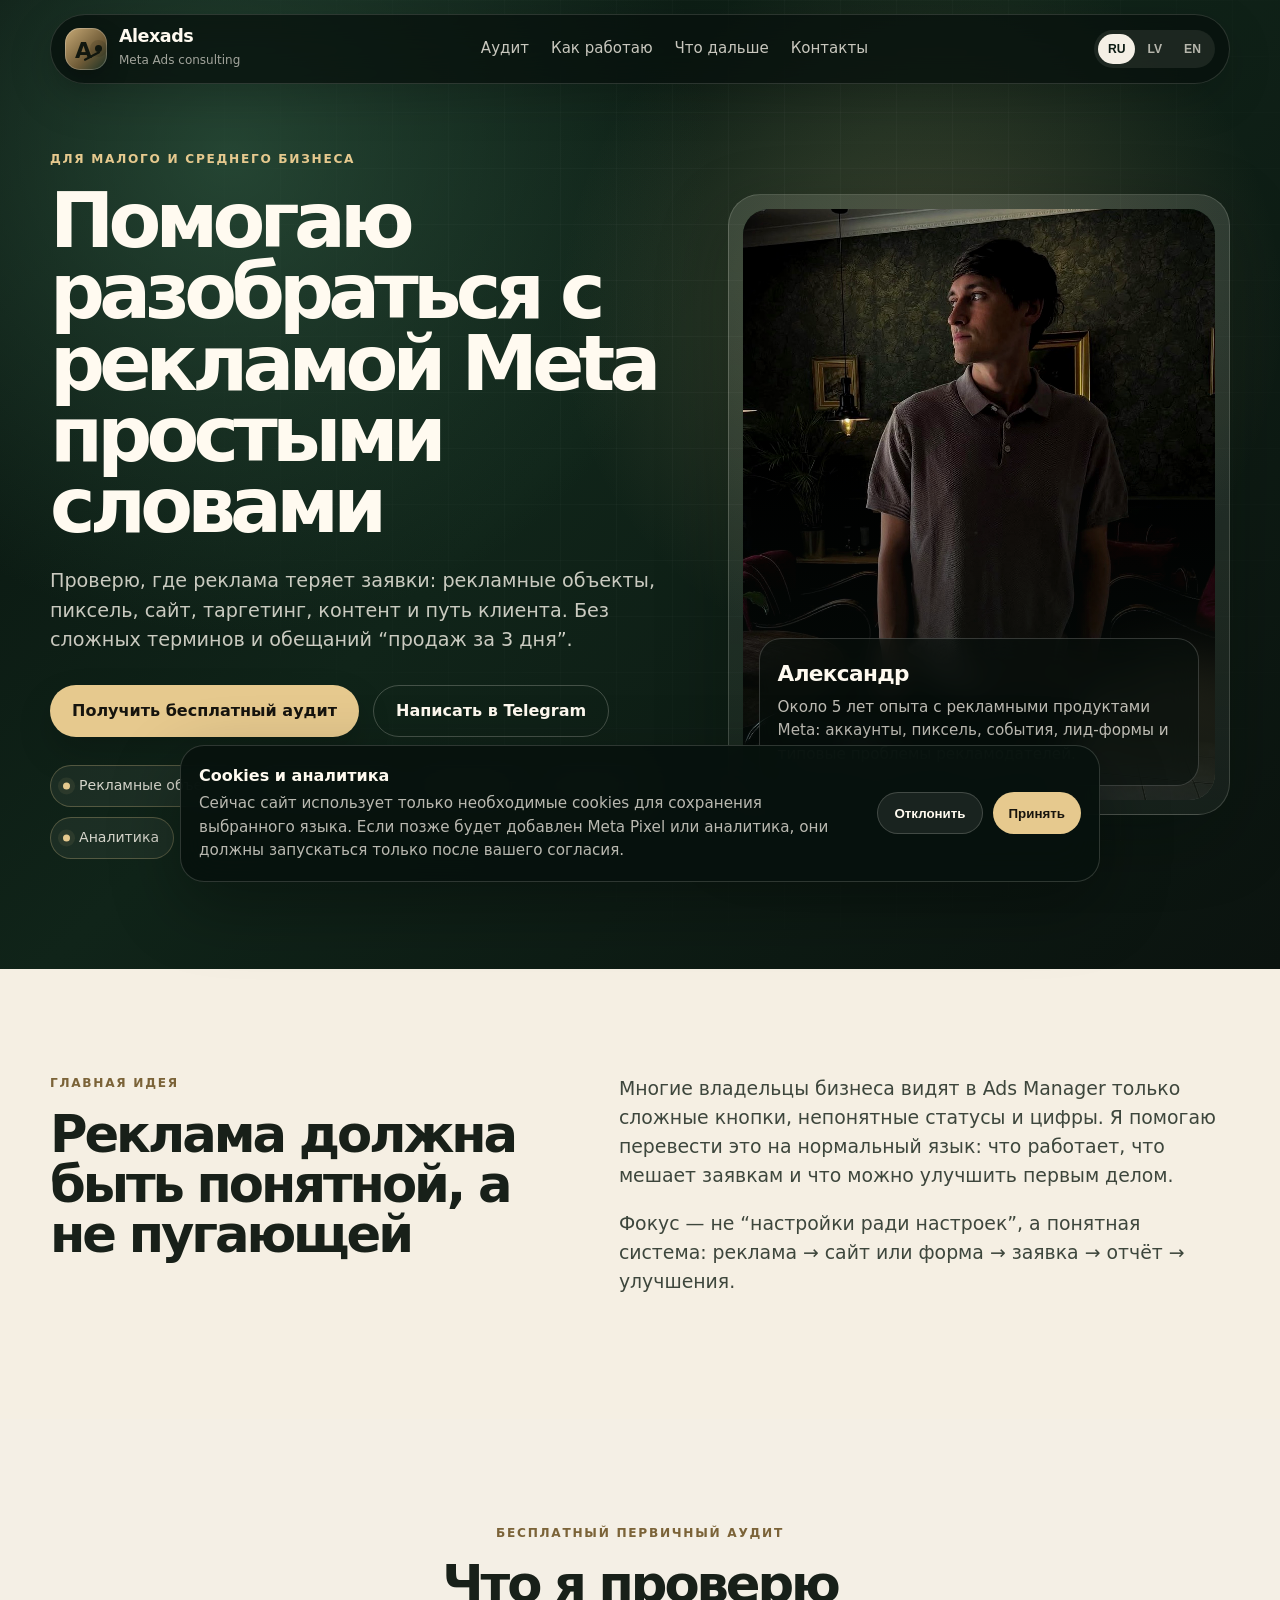
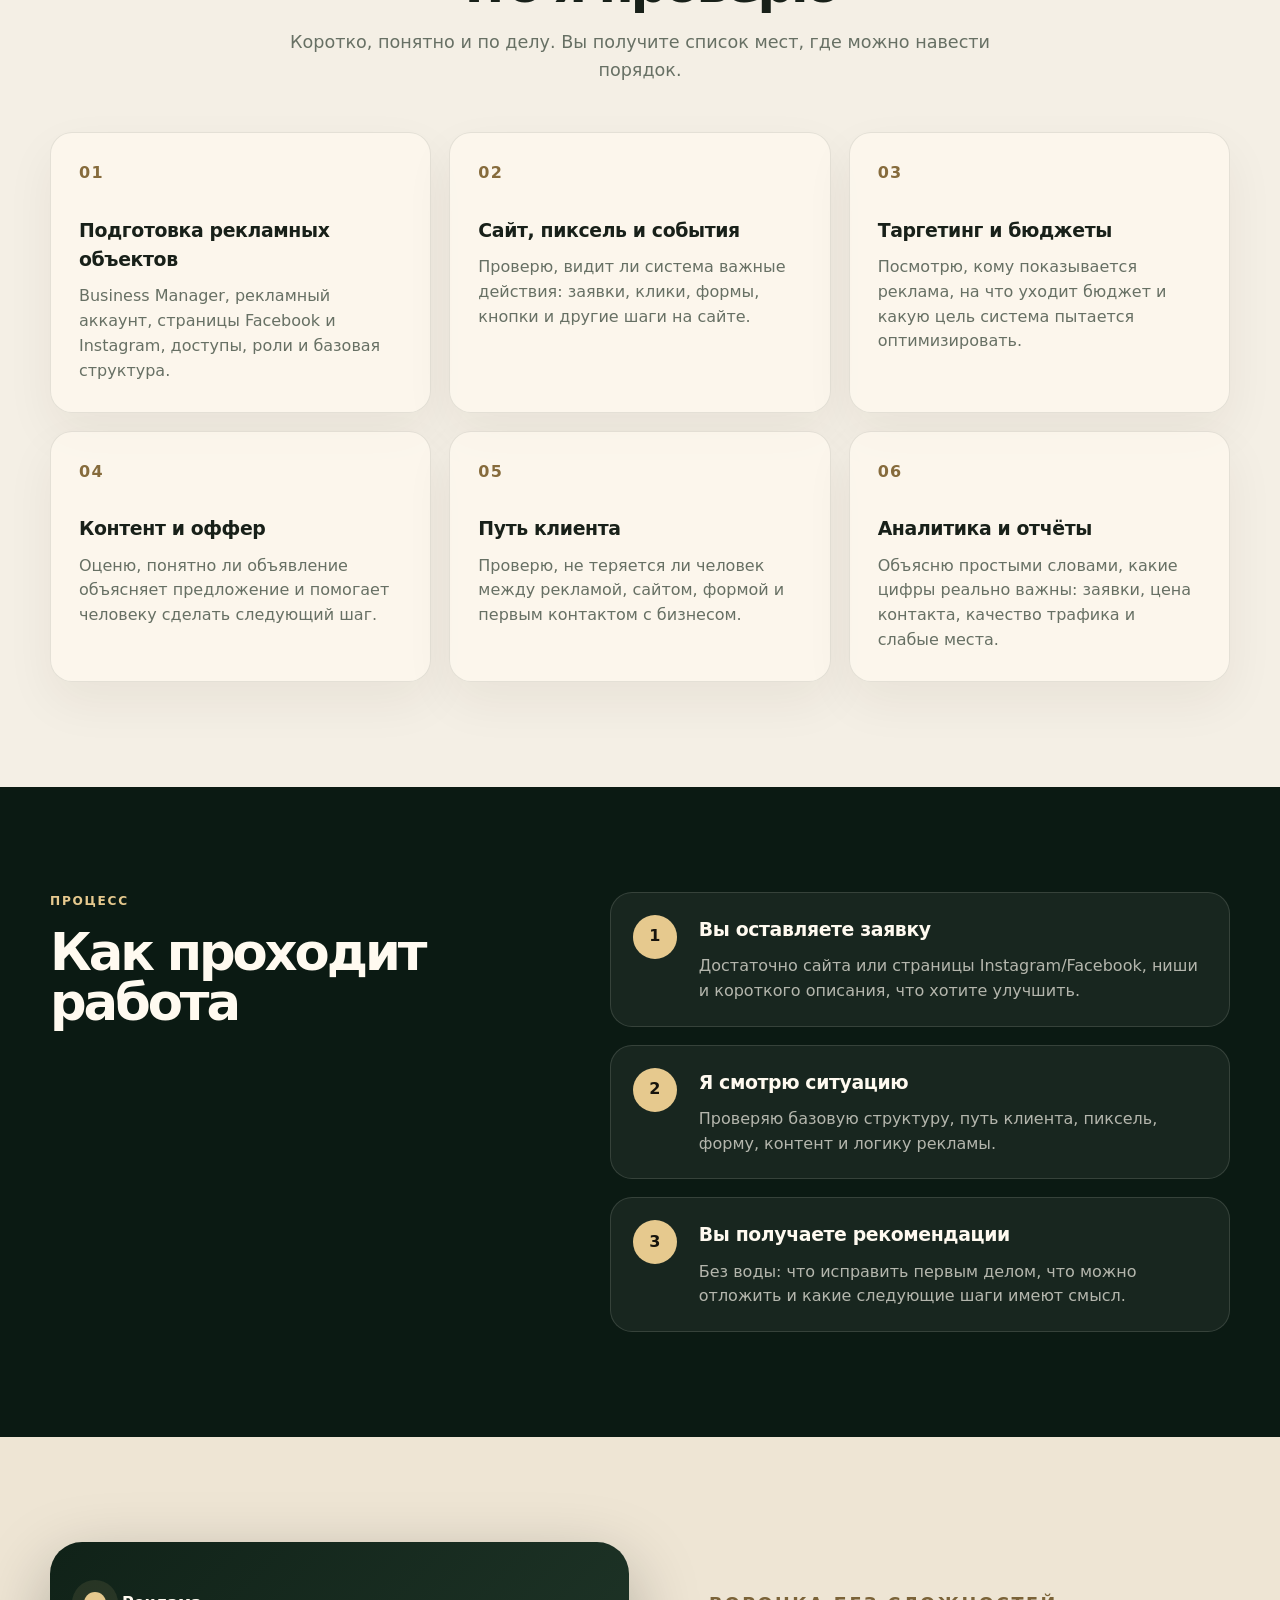
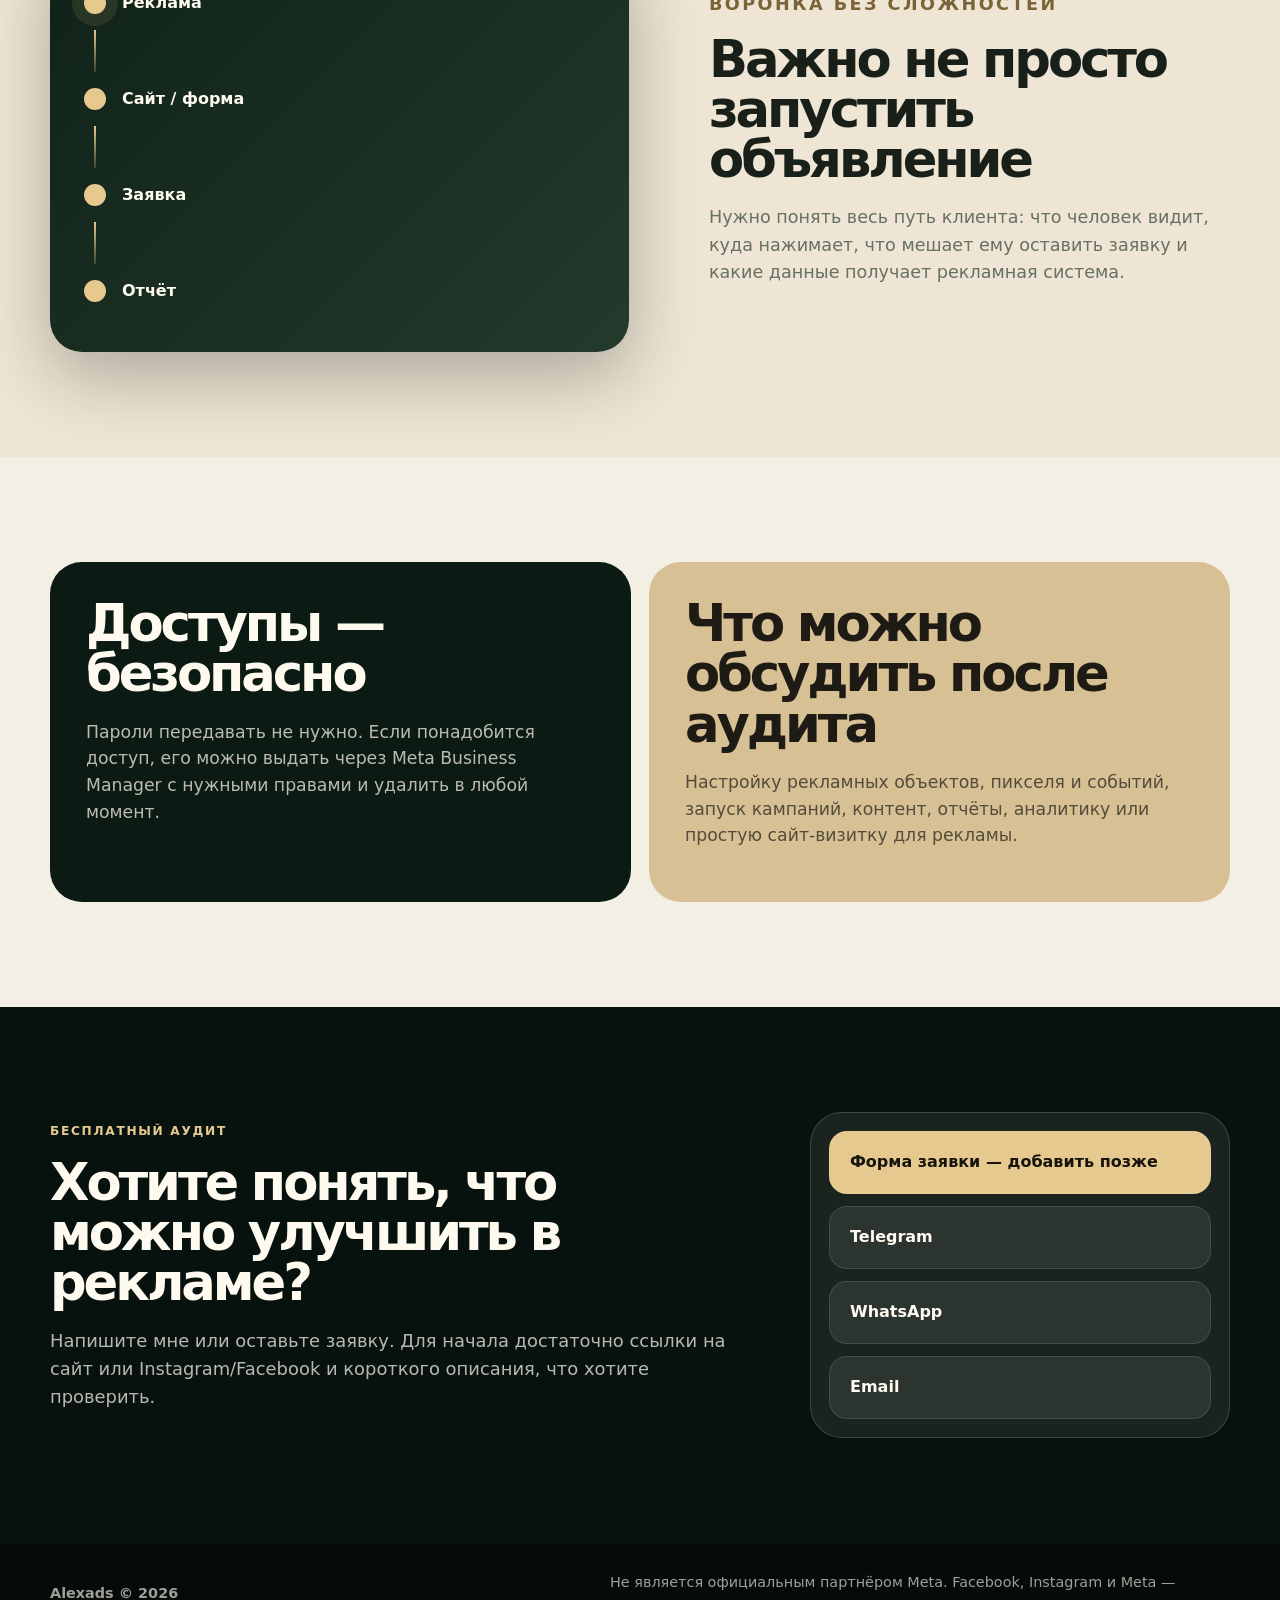
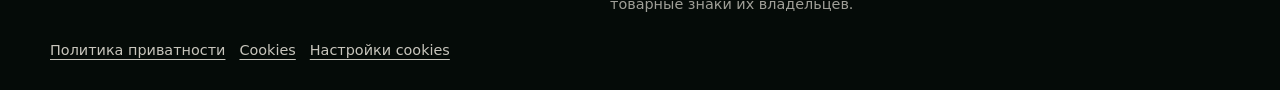
==== index.html @ 4a93fac5 "Add files via upload" ====
<!DOCTYPE html>
<html lang="ru">
<head>
  <meta charset="UTF-8" />
  <meta name="viewport" content="width=device-width, initial-scale=1.0" />
  <title>Alexads — простой аудит и настройка Meta Ads для бизнеса</title>
  <meta name="description" content="Alexads — бесплатный первичный аудит Meta Ads для малого и среднего бизнеса. Простыми словами: рекламные объекты, пиксель, сайт, таргетинг, контент, лиды и аналитика." />
  <meta name="keywords" content="Meta Ads аудит, Facebook реклама, Instagram реклама, Meta Pixel, лиды, реклама для малого бизнеса, таргетинг, digital ads consultant, Latvia, Europe" />
  <meta name="author" content="Alexads" />
  <meta name="robots" content="index, follow" />
  <meta name="theme-color" content="#07110d" />
  <meta property="og:type" content="website" />
  <meta property="og:title" content="Alexads — Meta Ads простыми словами" />
  <meta property="og:description" content="Бесплатный первичный аудит рекламы Meta для малого и среднего бизнеса: объекты, пиксель, сайт, таргетинг, контент и аналитика." />
  <meta property="og:image" content="assets/alex.jpg" />
  <meta property="og:locale" content="ru_RU" />
  <meta name="twitter:card" content="summary_large_image" />
  <link rel="canonical" href="https://your-domain.com/" />
  <link rel="alternate" hreflang="ru" href="https://your-domain.com/?lang=ru" />
  <link rel="alternate" hreflang="lv" href="https://your-domain.com/?lang=lv" />
  <link rel="alternate" hreflang="en" href="https://your-domain.com/?lang=en" />
  <link rel="alternate" hreflang="x-default" href="https://your-domain.com/" />
  <link rel="stylesheet" href="style.css" />
  <script type="application/ld+json">
  {
    "@context": "https://schema.org",
    "@type": "ProfessionalService",
    "name": "Alexads",
    "description": "Meta Ads audit and consulting for small and medium businesses in Europe. Advertising assets, pixel, events, lead forms, targeting, content and analytics explained in simple language.",
    "areaServed": "Europe",
    "url": "https://your-domain.com/",
    "founder": {
      "@type": "Person",
      "name": "Aleksandrs / Александр / Alexander"
    },
    "serviceType": ["Meta Ads audit", "Meta Pixel setup", "Facebook and Instagram advertising", "Lead generation", "Landing page consulting"]
  }
  </script>
</head>
<body>
  <div class="site-shell">
    <header class="header" id="top">
      <a class="brand" href="#top" aria-label="Alexads home">
        <span class="brand-mark" aria-hidden="true">
          <span class="brand-line"></span>
          <span class="brand-dot"></span>
        </span>
        <span>
          <strong>Alexads</strong>
          <small>Meta Ads consulting</small>
        </span>
      </a>

      <nav class="nav" id="nav">
        <a href="#audit" data-i18n="navAudit">Аудит</a>
        <a href="#work" data-i18n="navWork">Как работаю</a>
        <a href="#support" data-i18n="navSupport">Что дальше</a>
        <a href="#contact" data-i18n="navContact">Контакты</a>
      </nav>

      <div class="header-actions">
        <div class="lang-switch" aria-label="Language switcher">
          <button class="lang-btn active" data-lang="ru">RU</button>
          <button class="lang-btn" data-lang="lv">LV</button>
          <button class="lang-btn" data-lang="en">EN</button>
        </div>
        <button class="menu-btn" id="menuBtn" aria-label="Open menu">
          <span></span><span></span>
        </button>
      </div>
    </header>

    <main>
      <section class="hero section-dark">
        <div class="hero-bg" aria-hidden="true"></div>
        <div class="container hero-grid">
          <div class="hero-copy reveal">
            <p class="eyebrow" data-i18n="eyebrow">Для малого и среднего бизнеса</p>
            <h1 data-i18n="heroTitle">Помогаю разобраться с рекламой Meta простыми словами</h1>
            <p class="hero-text" data-i18n="heroText">Проверю, где реклама теряет заявки: рекламные объекты, пиксель, сайт, таргетинг, контент и путь клиента. Без сложных терминов и обещаний “продаж за 3 дня”.</p>
            <div class="hero-actions">
              <a class="btn btn-primary" href="#contact" data-i18n="heroCta">Получить бесплатный аудит</a>
              <a class="btn btn-ghost" href="https://t.me/your_username" target="_blank" rel="noreferrer" data-i18n="heroTelegram">Написать в Telegram</a>
            </div>
            <div class="trust-row service-row" aria-label="Services">
              <span data-i18n="serviceChip1">Рекламные объекты</span>
              <span data-i18n="serviceChip2">Сайт и форма</span>
              <span data-i18n="serviceChip3">Таргетинг</span>
              <span data-i18n="serviceChip4">Контент</span>
              <span data-i18n="serviceChip5">Аналитика</span>
            </div>
          </div>

          <aside class="profile-card reveal delay-1" aria-label="Consultant profile">
            <div class="photo-wrap">
              <img src="assets/alex.jpg" alt="Александр — Alexads consultant" />
              <div class="photo-glow"></div>
            </div>
            <div class="profile-info">
              <p class="profile-name" data-i18n="profileName">Александр</p>
              <p data-i18n="profileText">Около 5 лет опыта с рекламными продуктами Meta: аккаунты, пиксель, события, лид-формы и типовые проблемы рекламодателей.</p>
            </div>
          </aside>
        </div>
      </section>

      <section class="section light-section">
        <div class="container split-grid">
          <div class="section-heading reveal">
            <p class="eyebrow dark" data-i18n="whyEyebrow">Главная идея</p>
            <h2 data-i18n="whyTitle">Реклама должна быть понятной, а не пугающей</h2>
          </div>
          <div class="simple-copy reveal delay-1">
            <p data-i18n="whyText1">Многие владельцы бизнеса видят в Ads Manager только сложные кнопки, непонятные статусы и цифры. Я помогаю перевести это на нормальный язык: что работает, что мешает заявкам и что можно улучшить первым делом.</p>
            <p data-i18n="whyText2">Фокус — не “настройки ради настроек”, а понятная система: реклама → сайт или форма → заявка → отчёт → улучшения.</p>
          </div>
        </div>
      </section>

      <section class="section" id="audit">
        <div class="container">
          <div class="center-heading reveal">
            <p class="eyebrow dark" data-i18n="auditEyebrow">Бесплатный первичный аудит</p>
            <h2 data-i18n="auditTitle">Что я проверю</h2>
            <p data-i18n="auditLead">Коротко, понятно и по делу. Вы получите список мест, где можно навести порядок.</p>
          </div>

          <div class="cards-grid">
            <article class="info-card reveal">
              <span class="card-number">01</span>
              <h3 data-i18n="card1Title">Подготовка рекламных объектов</h3>
              <p data-i18n="card1Text">Business Manager, рекламный аккаунт, страницы Facebook и Instagram, доступы, роли и базовая структура.</p>
            </article>
            <article class="info-card reveal delay-1">
              <span class="card-number">02</span>
              <h3 data-i18n="card2Title">Сайт, пиксель и события</h3>
              <p data-i18n="card2Text">Проверю, видит ли система важные действия: заявки, клики, формы, кнопки и другие шаги на сайте.</p>
            </article>
            <article class="info-card reveal delay-2">
              <span class="card-number">03</span>
              <h3 data-i18n="card3Title">Таргетинг и бюджеты</h3>
              <p data-i18n="card3Text">Посмотрю, кому показывается реклама, на что уходит бюджет и какую цель система пытается оптимизировать.</p>
            </article>
            <article class="info-card reveal">
              <span class="card-number">04</span>
              <h3 data-i18n="card4Title">Контент и оффер</h3>
              <p data-i18n="card4Text">Оценю, понятно ли объявление объясняет предложение и помогает человеку сделать следующий шаг.</p>
            </article>
            <article class="info-card reveal delay-1">
              <span class="card-number">05</span>
              <h3 data-i18n="card5Title">Путь клиента</h3>
              <p data-i18n="card5Text">Проверю, не теряется ли человек между рекламой, сайтом, формой и первым контактом с бизнесом.</p>
            </article>
            <article class="info-card reveal delay-2">
              <span class="card-number">06</span>
              <h3 data-i18n="card6Title">Аналитика и отчёты</h3>
              <p data-i18n="card6Text">Объясню простыми словами, какие цифры реально важны: заявки, цена контакта, качество трафика и слабые места.</p>
            </article>
          </div>
        </div>
      </section>

      <section class="section dark-panel" id="work">
        <div class="container process-grid">
          <div class="section-heading reveal">
            <p class="eyebrow" data-i18n="processEyebrow">Процесс</p>
            <h2 data-i18n="processTitle">Как проходит работа</h2>
          </div>
          <div class="timeline">
            <div class="step reveal">
              <span>1</span>
              <div>
                <h3 data-i18n="step1Title">Вы оставляете заявку</h3>
                <p data-i18n="step1Text">Достаточно сайта или страницы Instagram/Facebook, ниши и короткого описания, что хотите улучшить.</p>
              </div>
            </div>
            <div class="step reveal delay-1">
              <span>2</span>
              <div>
                <h3 data-i18n="step2Title">Я смотрю ситуацию</h3>
                <p data-i18n="step2Text">Проверяю базовую структуру, путь клиента, пиксель, форму, контент и логику рекламы.</p>
              </div>
            </div>
            <div class="step reveal delay-2">
              <span>3</span>
              <div>
                <h3 data-i18n="step3Title">Вы получаете рекомендации</h3>
                <p data-i18n="step3Text">Без воды: что исправить первым делом, что можно отложить и какие следующие шаги имеют смысл.</p>
              </div>
            </div>
          </div>
        </div>
      </section>

      <section class="section visual-section">
        <div class="container visual-grid">
          <div class="route-card reveal" aria-label="Customer route visual">
            <div class="route-node active"><span></span><b data-i18n="route1">Реклама</b></div>
            <div class="route-line"></div>
            <div class="route-node"><span></span><b data-i18n="route2">Сайт / форма</b></div>
            <div class="route-line"></div>
            <div class="route-node"><span></span><b data-i18n="route3">Заявка</b></div>
            <div class="route-line"></div>
            <div class="route-node"><span></span><b data-i18n="route4">Отчёт</b></div>
          </div>
          <div class="visual-copy reveal delay-1">
            <p class="eyebrow dark" data-i18n="routeEyebrow">Воронка без сложностей</p>
            <h2 data-i18n="routeTitle">Важно не просто запустить объявление</h2>
            <p data-i18n="routeText">Нужно понять весь путь клиента: что человек видит, куда нажимает, что мешает ему оставить заявку и какие данные получает рекламная система.</p>
          </div>
        </div>
      </section>

      <section class="section" id="support">
        <div class="container support-grid">
          <div class="support-card reveal">
            <h2 data-i18n="safeTitle">Доступы — безопасно</h2>
            <p data-i18n="safeText">Пароли передавать не нужно. Если понадобится доступ, его можно выдать через Meta Business Manager с нужными правами и удалить в любой момент.</p>
          </div>
          <div class="support-card accent reveal delay-1">
            <h2 data-i18n="afterTitle">Что можно обсудить после аудита</h2>
            <p data-i18n="afterText">Настройку рекламных объектов, пикселя и событий, запуск кампаний, контент, отчёты, аналитику или простую сайт-визитку для рекламы.</p>
          </div>
        </div>
      </section>

      <section class="section contact-section" id="contact">
        <div class="container contact-grid">
          <div class="contact-copy reveal">
            <p class="eyebrow" data-i18n="contactEyebrow">Бесплатный аудит</p>
            <h2 data-i18n="contactTitle">Хотите понять, что можно улучшить в рекламе?</h2>
            <p data-i18n="contactText">Напишите мне или оставьте заявку. Для начала достаточно ссылки на сайт или Instagram/Facebook и короткого описания, что хотите проверить.</p>
          </div>
          <div class="contact-card reveal delay-1">
            <a class="form-link" href="#" data-i18n="formLink">Форма заявки — добавить позже</a>
            <a href="https://t.me/your_username" target="_blank" rel="noreferrer">Telegram</a>
            <a href="https://wa.me/37100000000" target="_blank" rel="noreferrer">WhatsApp</a>
            <a href="mailto:your-email@example.com">Email</a>
          </div>
        </div>
      </section>
    </main>

    <footer class="footer">
      <div class="container footer-inner">
        <strong>Alexads © <span id="year"></span></strong>
        <p data-i18n="footerText">Не является официальным партнёром Meta. Facebook, Instagram и Meta — товарные знаки их владельцев.</p>
        <div class="footer-links">
          <a href="privacy.html" data-i18n="privacyLink">Политика приватности</a>
          <a href="cookies.html" data-i18n="cookiesLink">Cookies</a>
          <button type="button" id="cookieSettings" data-i18n="cookieSettings">Настройки cookies</button>
        </div>
      </div>
    </footer>
  </div>

  <div class="cookie-banner" id="cookieBanner" hidden>
    <div>
      <strong data-i18n="cookieTitle">Cookies и аналитика</strong>
      <p data-i18n="cookieText">Сейчас сайт использует только необходимые cookies для сохранения выбранного языка. Если позже будет добавлен Meta Pixel или аналитика, они должны запускаться только после вашего согласия.</p>
    </div>
    <div class="cookie-actions">
      <button class="btn-cookie ghost" id="rejectCookies" data-i18n="cookieReject">Отклонить</button>
      <button class="btn-cookie" id="acceptCookies" data-i18n="cookieAccept">Принять</button>
    </div>
  </div>

  <script src="script.js"></script>
</body>
</html>
---- style.css ----
:root {
  --green-950: #07110d;
  --green-900: #0b1a13;
  --green-850: #102218;
  --green-800: #173024;
  --green-700: #244839;
  --cream: #f4efe5;
  --cream-2: #e8ddc9;
  --sand: #c8aa76;
  --sand-2: #e6c98e;
  --text: #182019;
  --muted: #677064;
  --white: #fffaf0;
  --line: rgba(255, 250, 240, 0.16);
  --shadow: 0 24px 70px rgba(4, 10, 7, 0.28);
  --radius-xl: 32px;
  --radius-lg: 22px;
  --radius-md: 16px;
  --max: 1180px;
}

* { box-sizing: border-box; }
html { scroll-behavior: smooth; }
body {
  margin: 0;
  font-family: Inter, ui-sans-serif, system-ui, -apple-system, BlinkMacSystemFont, "Segoe UI", sans-serif;
  color: var(--text);
  background: var(--cream);
  line-height: 1.55;
}
a { color: inherit; text-decoration: none; }
img { max-width: 100%; display: block; }
.container { width: min(var(--max), calc(100% - 40px)); margin: 0 auto; }

.header {
  position: fixed;
  z-index: 50;
  top: 14px;
  left: 50%;
  transform: translateX(-50%);
  width: min(var(--max), calc(100% - 28px));
  min-height: 70px;
  display: flex;
  align-items: center;
  justify-content: space-between;
  padding: 12px 14px;
  border: 1px solid rgba(255, 250, 240, 0.14);
  border-radius: 999px;
  background: rgba(7, 17, 13, 0.76);
  backdrop-filter: blur(18px);
  color: var(--white);
  box-shadow: 0 14px 45px rgba(0,0,0,0.18);
}
.brand { display: flex; align-items: center; gap: 12px; min-width: 190px; }
.brand strong { display: block; letter-spacing: -0.03em; font-size: 1.1rem; line-height: 1; }
.brand small { display: block; color: rgba(255,250,240,.62); font-size: .75rem; margin-top: 5px; }
.brand-mark {
  position: relative;
  width: 42px; height: 42px;
  border-radius: 15px;
  background: linear-gradient(135deg, var(--sand), #6f5b37 60%, var(--green-800));
  box-shadow: inset 0 0 0 1px rgba(255,255,255,.22), 0 10px 24px rgba(0,0,0,.2);
}
.brand-mark:before { content: "A"; position: absolute; left: 10px; top: 6px; font-weight: 800; font-size: 22px; color: #11170f; }
.brand-line { position: absolute; width: 18px; height: 2px; right: 6px; bottom: 13px; background: #11170f; transform: rotate(-28deg); border-radius: 10px; }
.brand-dot { position: absolute; width: 7px; height: 7px; right: 5px; bottom: 18px; border-radius: 50%; background: #11170f; box-shadow: 0 0 0 5px rgba(17,23,15,.12); }
.nav { display: flex; align-items: center; gap: 22px; font-size: .94rem; color: rgba(255,250,240,.78); }
.nav a:hover { color: var(--white); }
.header-actions { display: flex; align-items: center; gap: 10px; }
.lang-switch { display: flex; align-items: center; gap: 2px; padding: 4px; border-radius: 999px; background: rgba(255,250,240,.08); }
.lang-btn {
  border: 0; background: transparent; color: rgba(255,250,240,.68); cursor: pointer;
  padding: 8px 10px; border-radius: 999px; font-weight: 700; font-size: .76rem;
}
.lang-btn.active { background: var(--cream); color: var(--green-900); }
.menu-btn { display: none; width: 42px; height: 42px; border: 0; border-radius: 50%; background: rgba(255,250,240,.1); }
.menu-btn span { display: block; width: 18px; height: 2px; background: var(--white); margin: 5px auto; border-radius: 4px; }

.section { padding: 105px 0; }
.section-dark { color: var(--white); background: var(--green-950); }
.hero { position: relative; overflow: hidden; padding: 150px 0 110px; min-height: 100vh; display: flex; align-items: center; }
.hero-bg {
  position: absolute; inset: 0;
  background:
    radial-gradient(circle at 72% 32%, rgba(200,170,118,.25), transparent 32%),
    radial-gradient(circle at 18% 16%, rgba(48,88,65,.7), transparent 36%),
    linear-gradient(135deg, #07110d 0%, #102419 45%, #0b130f 100%);
}
.hero-bg:after {
  content: ""; position: absolute; inset: 0;
  background-image: linear-gradient(rgba(255,255,255,.035) 1px, transparent 1px), linear-gradient(90deg, rgba(255,255,255,.035) 1px, transparent 1px);
  background-size: 56px 56px;
  mask-image: radial-gradient(circle at 62% 32%, #000, transparent 72%);
}
.hero-grid { position: relative; display: grid; grid-template-columns: minmax(0, 1.04fr) minmax(320px, .86fr); gap: 70px; align-items: center; }
.eyebrow { margin: 0 0 16px; color: var(--sand-2); text-transform: uppercase; letter-spacing: .14em; font-size: .76rem; font-weight: 800; }
.eyebrow.dark { color: #7b6338; }
h1, h2, h3, p { margin-top: 0; }
h1 { font-size: clamp(3rem, 6vw, 6.5rem); line-height: .93; letter-spacing: -0.075em; max-width: 820px; margin-bottom: 24px; }
h2 { font-size: clamp(2rem, 4vw, 4.2rem); line-height: .98; letter-spacing: -0.06em; margin-bottom: 20px; }
h3 { font-size: 1.18rem; letter-spacing: -0.02em; margin-bottom: 10px; }
.hero-text { color: rgba(255,250,240,.78); font-size: clamp(1.08rem, 1.5vw, 1.25rem); max-width: 670px; margin-bottom: 30px; }
.hero-actions { display: flex; gap: 14px; flex-wrap: wrap; margin-bottom: 28px; }
.btn { display: inline-flex; align-items: center; justify-content: center; min-height: 52px; padding: 0 22px; border-radius: 999px; font-weight: 800; transition: transform .2s ease, background .2s ease, border-color .2s ease; }
.btn:hover { transform: translateY(-2px); }
.btn-primary { background: var(--sand-2); color: #16140e; box-shadow: 0 16px 34px rgba(0,0,0,.18); }
.btn-ghost { border: 1px solid rgba(255,250,240,.22); color: var(--white); }
.trust-row { display: flex; flex-wrap: wrap; gap: 10px; max-width: 720px; }
.trust-row span { border: 1px solid rgba(230,201,142,.28); color: rgba(255,250,240,.82); border-radius: 999px; padding: 9px 14px; font-size: .88rem; background: rgba(255,250,240,.055); }
.service-row span { position: relative; padding-left: 28px; }
.service-row span:before { content: ""; position: absolute; left: 12px; top: 50%; width: 7px; height: 7px; transform: translateY(-50%); border-radius: 50%; background: var(--sand-2); box-shadow: 0 0 0 5px rgba(230,201,142,.08); }

.profile-card {
  position: relative;
  padding: 14px;
  border: 1px solid rgba(255,250,240,.16);
  border-radius: var(--radius-xl);
  background: linear-gradient(180deg, rgba(255,250,240,.12), rgba(255,250,240,.045));
  box-shadow: var(--shadow);
}
.photo-wrap { position: relative; overflow: hidden; border-radius: 26px; aspect-ratio: 4 / 5; background: var(--green-800); }
.photo-wrap img { width: 100%; height: 100%; object-fit: cover; object-position: 50% 40%; filter: contrast(1.04) brightness(1.05); }
.photo-wrap:after { content:""; position:absolute; inset:0; background: linear-gradient(180deg, transparent 42%, rgba(7,17,13,.72)); }
.photo-glow { position: absolute; right: -80px; bottom: -80px; width: 220px; height: 220px; border-radius: 50%; background: rgba(230,201,142,.22); filter: blur(30px); }
.profile-info { position: absolute; left: 30px; right: 30px; bottom: 28px; z-index: 2; padding: 18px; border: 1px solid rgba(255,250,240,.18); border-radius: 22px; background: rgba(7,17,13,.58); backdrop-filter: blur(14px); }
.profile-name { font-size: 1.35rem; font-weight: 850; letter-spacing: -0.03em; margin-bottom: 5px; color: var(--white); }
.profile-info p:last-child { color: rgba(255,250,240,.74); margin: 0; font-size: .95rem; }

.light-section { background: #f5efe3; }
.split-grid { display: grid; grid-template-columns: .8fr 1fr; gap: 80px; align-items: start; }
.simple-copy { font-size: 1.18rem; color: #3d463c; }
.simple-copy p { margin-bottom: 18px; }
.center-heading { text-align: center; max-width: 780px; margin: 0 auto 48px; }
.center-heading p:last-child { color: var(--muted); font-size: 1.1rem; }
.cards-grid { display: grid; grid-template-columns: repeat(3, 1fr); gap: 18px; }
.info-card { min-height: 245px; padding: 28px; border: 1px solid rgba(24,32,25,.1); border-radius: var(--radius-lg); background: rgba(255,250,240,.7); box-shadow: 0 20px 50px rgba(43,35,19,.06); }
.card-number { display: inline-flex; margin-bottom: 30px; color: #866b3c; font-weight: 900; letter-spacing: .08em; }
.info-card p { color: var(--muted); margin-bottom: 0; }
.dark-panel { background: var(--green-900); color: var(--white); }
.process-grid { display: grid; grid-template-columns: .78fr 1fr; gap: 76px; align-items: start; }
.timeline { display: grid; gap: 18px; }
.step { display: grid; grid-template-columns: 48px 1fr; gap: 18px; padding: 22px; border: 1px solid rgba(255,250,240,.13); border-radius: var(--radius-lg); background: rgba(255,250,240,.055); }
.step span { width: 44px; height: 44px; border-radius: 50%; display: grid; place-items: center; background: var(--sand-2); color: #17140d; font-weight: 900; }
.step p { color: rgba(255,250,240,.68); margin-bottom: 0; }
.visual-section { background: #eee5d4; }
.visual-grid { display: grid; grid-template-columns: 1fr .9fr; gap: 80px; align-items: center; }
.route-card { padding: 34px; border-radius: var(--radius-xl); background: linear-gradient(135deg, #102218, #233a2c); color: var(--white); box-shadow: var(--shadow); }
.route-node { display: flex; align-items: center; gap: 16px; min-height: 54px; }
.route-node span { width: 22px; height: 22px; border-radius: 50%; border: 6px solid rgba(230,201,142,.35); background: var(--sand-2); }
.route-node.active span { box-shadow: 0 0 0 12px rgba(230,201,142,.1); }
.route-line { height: 42px; width: 2px; margin-left: 10px; background: linear-gradient(var(--sand-2), rgba(230,201,142,.18)); }
.visual-copy p { color: var(--muted); font-size: 1.1rem; }
.support-grid { display: grid; grid-template-columns: 1fr 1fr; gap: 18px; }
.support-card { padding: 36px; border-radius: var(--radius-xl); background: var(--green-900); color: var(--white); min-height: 260px; }
.support-card.accent { background: #d8c095; color: #1d1b14; }
.support-card p { color: rgba(255,250,240,.72); font-size: 1.08rem; }
.support-card.accent p { color: rgba(29,27,20,.7); }
.contact-section { background: var(--green-950); color: var(--white); }
.contact-grid { display: grid; grid-template-columns: 1fr 420px; gap: 70px; align-items: center; }
.contact-copy p:last-child { color: rgba(255,250,240,.72); font-size: 1.12rem; }
.contact-card { padding: 18px; border-radius: var(--radius-xl); background: rgba(255,250,240,.08); border: 1px solid rgba(255,250,240,.16); display: grid; gap: 12px; }
.contact-card a { padding: 18px 20px; border-radius: 18px; background: rgba(255,250,240,.08); border: 1px solid rgba(255,250,240,.12); font-weight: 800; }
.contact-card a:hover { background: rgba(255,250,240,.14); }
.contact-card .form-link { background: var(--sand-2); color: #17140d; }
.footer { background: #050b08; color: rgba(255,250,240,.62); padding: 28px 0; font-size: .9rem; }
.footer-inner { display: flex; justify-content: space-between; gap: 24px; align-items: center; flex-wrap: wrap; }
.footer p { margin: 0; max-width: 620px; }
.footer-links { display: flex; gap: 14px; align-items: center; flex-wrap: wrap; }
.footer-links a, .footer-links button { color: rgba(255,250,240,.78); background: transparent; border: 0; padding: 0; font: inherit; cursor: pointer; text-decoration: underline; text-underline-offset: 4px; }
.footer-links a:hover, .footer-links button:hover { color: var(--white); }

.cookie-banner { position: fixed; z-index: 80; left: 50%; bottom: 18px; transform: translateX(-50%); width: min(920px, calc(100% - 28px)); display: grid; grid-template-columns: 1fr auto; gap: 18px; align-items: center; padding: 18px; border: 1px solid rgba(255,250,240,.16); border-radius: 24px; background: rgba(7,17,13,.94); color: var(--white); box-shadow: 0 24px 70px rgba(0,0,0,.32); backdrop-filter: blur(18px); }
.cookie-banner[hidden] { display: none; }
.cookie-banner strong { display: block; margin-bottom: 4px; }
.cookie-banner p { margin: 0; color: rgba(255,250,240,.72); font-size: .95rem; }
.cookie-actions { display: flex; gap: 10px; }
.btn-cookie { min-height: 42px; padding: 0 16px; border: 0; border-radius: 999px; cursor: pointer; font-weight: 800; background: var(--sand-2); color: #17140d; }
.btn-cookie.ghost { background: rgba(255,250,240,.08); border: 1px solid rgba(255,250,240,.18); color: var(--white); }

.reveal { opacity: 0; transform: translateY(22px); transition: opacity .7s ease, transform .7s ease; }
.reveal.visible { opacity: 1; transform: translateY(0); }
.delay-1 { transition-delay: .1s; }
.delay-2 { transition-delay: .2s; }

@media (max-width: 960px) {
  .header { border-radius: 28px; align-items: flex-start; flex-wrap: wrap; }
  .brand { min-width: auto; }
  .nav { display: none; width: 100%; order: 3; flex-direction: column; align-items: flex-start; gap: 12px; padding: 16px 8px 6px; }
  .nav.open { display: flex; }
  .menu-btn { display: block; }
  .hero { padding-top: 125px; min-height: auto; }
  .hero-grid, .split-grid, .process-grid, .visual-grid, .contact-grid { grid-template-columns: 1fr; gap: 42px; }
  .cards-grid { grid-template-columns: repeat(2, 1fr); }
  .profile-card { max-width: 520px; margin: 0 auto; }
  .support-grid { grid-template-columns: 1fr; }
  .footer-inner { flex-direction: column; align-items: flex-start; }
  .cookie-banner { grid-template-columns: 1fr; }
}

@media (max-width: 620px) {
  .container { width: min(100% - 28px, var(--max)); }
  .header { top: 10px; width: calc(100% - 20px); padding: 10px; }
  .brand small { display: none; }
  .lang-btn { padding: 7px 8px; }
  .section { padding: 74px 0; }
  .hero { padding: 116px 0 64px; }
  h1 { font-size: clamp(3rem, 16vw, 4.6rem); }
  h2 { font-size: 2.35rem; }
  .hero-actions, .btn { width: 100%; }
  .cards-grid { grid-template-columns: 1fr; }
  .info-card { min-height: auto; }
  .profile-info { position: relative; left: auto; right: auto; bottom: auto; margin-top: 12px; }
  .photo-wrap:after { background: linear-gradient(180deg, transparent 62%, rgba(7,17,13,.45)); }
  .support-card { padding: 26px; min-height: auto; }
}

.legal-page { background: var(--cream); color: var(--text); }
.legal-wrap { width: min(920px, calc(100% - 36px)); margin: 0 auto; padding: 56px 0 90px; }
.legal-wrap h1 { font-size: clamp(2.2rem, 6vw, 4.8rem); line-height: .95; letter-spacing: -0.07em; margin: 28px 0; }
.legal-wrap h2 { font-size: 1.5rem; margin-top: 34px; letter-spacing: -0.03em; }
.legal-wrap section { padding: 24px; border: 1px solid rgba(24,32,25,.12); border-radius: 24px; background: rgba(255,250,240,.64); margin-top: 18px; }
.legal-wrap p { color: #3d463c; }
.legal-note { padding: 18px; border-left: 4px solid var(--sand); background: rgba(216,192,149,.24); border-radius: 14px; }
.back-link { display: inline-flex; padding: 10px 14px; border-radius: 999px; background: var(--green-900); color: var(--white); font-weight: 800; }
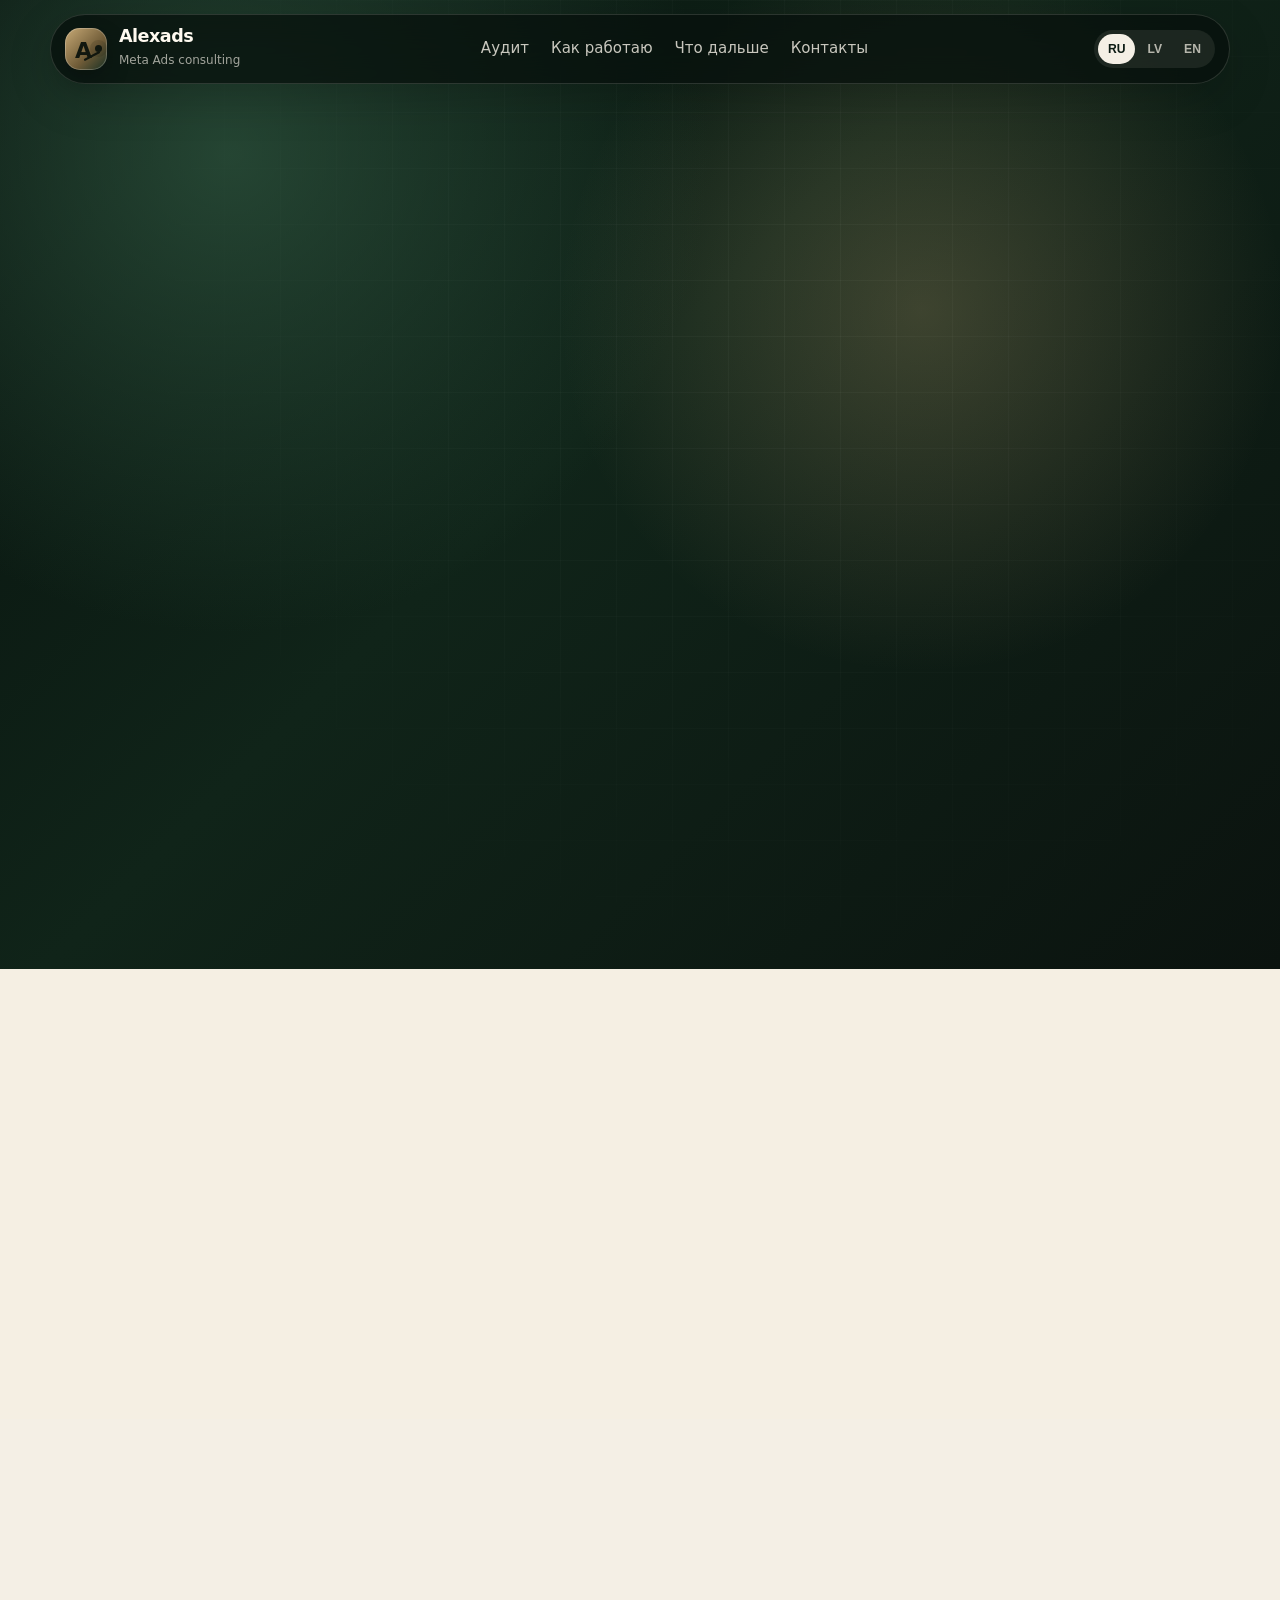
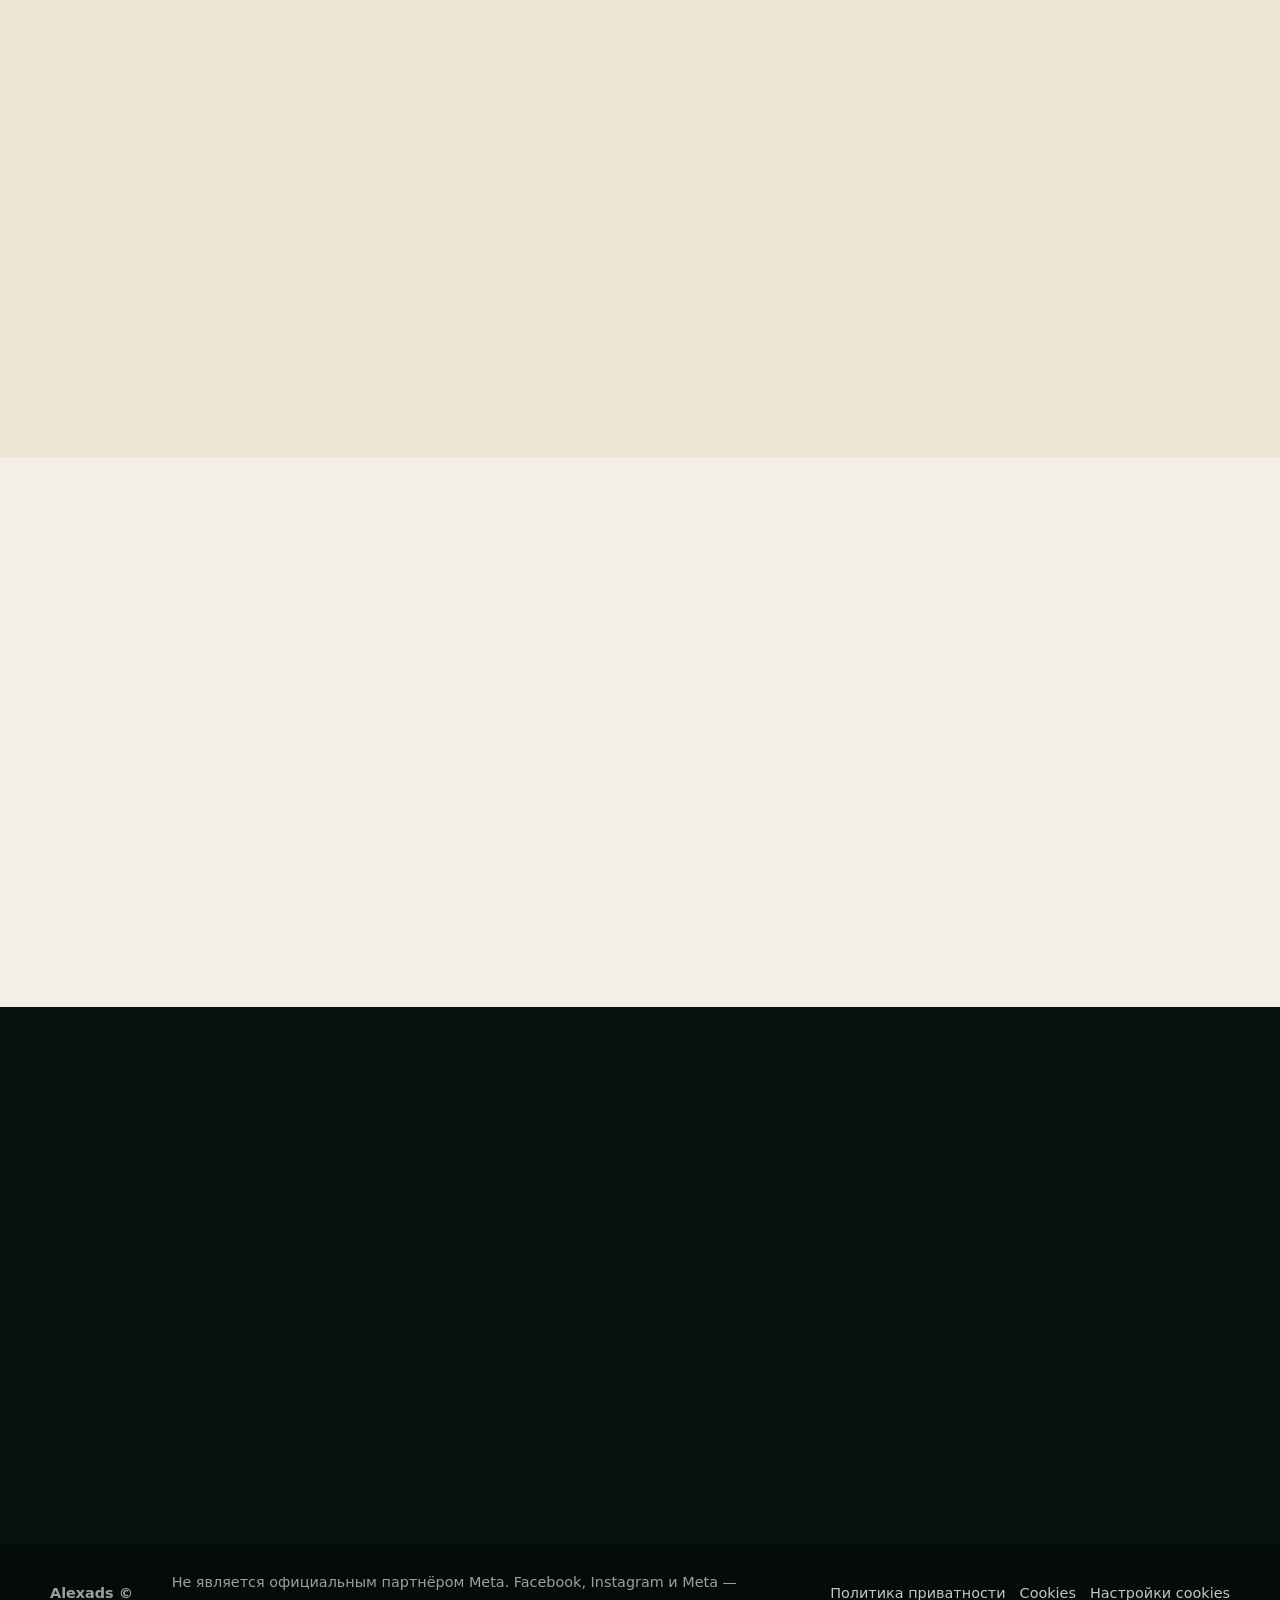
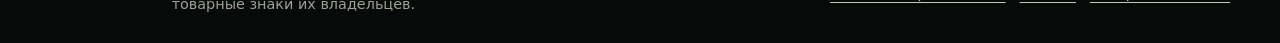
==== commit 1d9f19e9: "Add files via upload updated Pixel" ====
--- a/index.html
+++ b/index.html
@@ -35,7 +35,8 @@
     },
     "serviceType": ["Meta Ads audit", "Meta Pixel setup", "Facebook and Instagram advertising", "Lead generation", "Landing page consulting"]
   }
-  </script>
+  </script> 
+  
 </head>
 <body>
   <div class="site-shell">
@@ -266,5 +267,21 @@
   </div>
 
   <script src="script.js"></script>
+  <div class="cookie-banner" id="cookieBanner" hidden>
+  <div class="cookie-banner__text">
+    <strong>Cookies</strong>
+    <p>
+      We use cookies to improve the website and measure advertising events.
+      You can accept or reject optional cookies.
+    </p>
+    <a href="cookies.html">Cookies</a>
+    <a href="privacy.html">Privacy Policy</a>
+  </div>
+
+  <div class="cookie-banner__actions">
+    <button class="btn btn-secondary" id="cookieReject" type="button">Reject</button>
+    <button class="btn btn-primary" id="cookieAccept" type="button">Accept</button>
+  </div>
+</div>
 </body>
 </html>
--- a/style.css
+++ b/style.css
@@ -222,3 +222,137 @@
 .legal-wrap p { color: #3d463c; }
 .legal-note { padding: 18px; border-left: 4px solid var(--sand); background: rgba(216,192,149,.24); border-radius: 14px; }
 .back-link { display: inline-flex; padding: 10px 14px; border-radius: 999px; background: var(--green-900); color: var(--white); font-weight: 800; }
+
+.cookie-banner {
+  position: fixed;
+  left: 24px;
+  right: 24px;
+  bottom: 24px;
+  z-index: 9999;
+  max-width: 980px;
+  margin: 0 auto;
+  padding: 18px;
+  border: 1px solid rgba(236, 210, 151, 0.24);
+  border-radius: 24px;
+  background: rgba(6, 20, 15, 0.96);
+  color: #fff8ea;
+  box-shadow: 0 24px 80px rgba(0, 0, 0, 0.35);
+  display: flex;
+  gap: 18px;
+  align-items: center;
+  justify-content: space-between;
+  backdrop-filter: blur(16px);
+}
+
+.cookie-banner[hidden] {
+  display: none;
+}
+
+.cookie-banner p {
+  margin: 6px 0 8px;
+  color: rgba(255, 248, 234, 0.76);
+}
+
+.cookie-banner a {
+  color: #f2c978;
+  margin-right: 14px;
+  font-size: 14px;
+}
+
+.cookie-banner__actions {
+  display: flex;
+  gap: 10px;
+  flex-shrink: 0;
+}
+
+@media (max-width: 768px) {
+  .cookie-banner {
+    left: 14px;
+    right: 14px;
+    bottom: 14px;
+    flex-direction: column;
+    align-items: flex-start;
+  }
+
+  .cookie-banner__actions {
+    width: 100%;
+  }
+
+  .cookie-banner__actions .btn {
+    width: 100%;
+    justify-content: center;
+  }
+}
+
+.thank-you-page {
+  min-height: 100vh;
+  padding: 32px;
+  display: grid;
+  place-items: center;
+  background:
+    radial-gradient(circle at 20% 10%, rgba(236, 210, 151, 0.18), transparent 28%),
+    radial-gradient(circle at 80% 40%, rgba(66, 105, 78, 0.35), transparent 34%),
+    #06140f;
+  color: #fff8ea;
+}
+
+.thank-you-card {
+  width: min(760px, 100%);
+  padding: clamp(28px, 5vw, 56px);
+  border: 1px solid rgba(236, 210, 151, 0.22);
+  border-radius: 32px;
+  background: rgba(8, 24, 18, 0.88);
+  box-shadow: 0 30px 90px rgba(0, 0, 0, 0.34);
+}
+
+.thank-you-brand {
+  display: inline-flex;
+  margin-bottom: 44px;
+  color: inherit;
+  text-decoration: none;
+}
+
+.thank-you-card h1 {
+  max-width: 680px;
+  margin: 0;
+  font-size: clamp(42px, 7vw, 82px);
+  line-height: 0.9;
+  letter-spacing: -0.07em;
+}
+
+.thank-you-text {
+  max-width: 620px;
+  margin: 28px 0 0;
+  color: rgba(255, 248, 234, 0.78);
+  font-size: 18px;
+  line-height: 1.7;
+}
+
+.thank-you-actions {
+  display: flex;
+  flex-wrap: wrap;
+  gap: 12px;
+  margin-top: 32px;
+}
+
+.thank-you-note {
+  margin: 28px 0 0;
+  color: rgba(255, 248, 234, 0.55);
+  font-size: 14px;
+  line-height: 1.6;
+}
+
+@media (max-width: 640px) {
+  .thank-you-page {
+    padding: 18px;
+  }
+
+  .thank-you-card {
+    border-radius: 24px;
+  }
+
+  .thank-you-actions .btn {
+    width: 100%;
+    justify-content: center;
+  }
+}
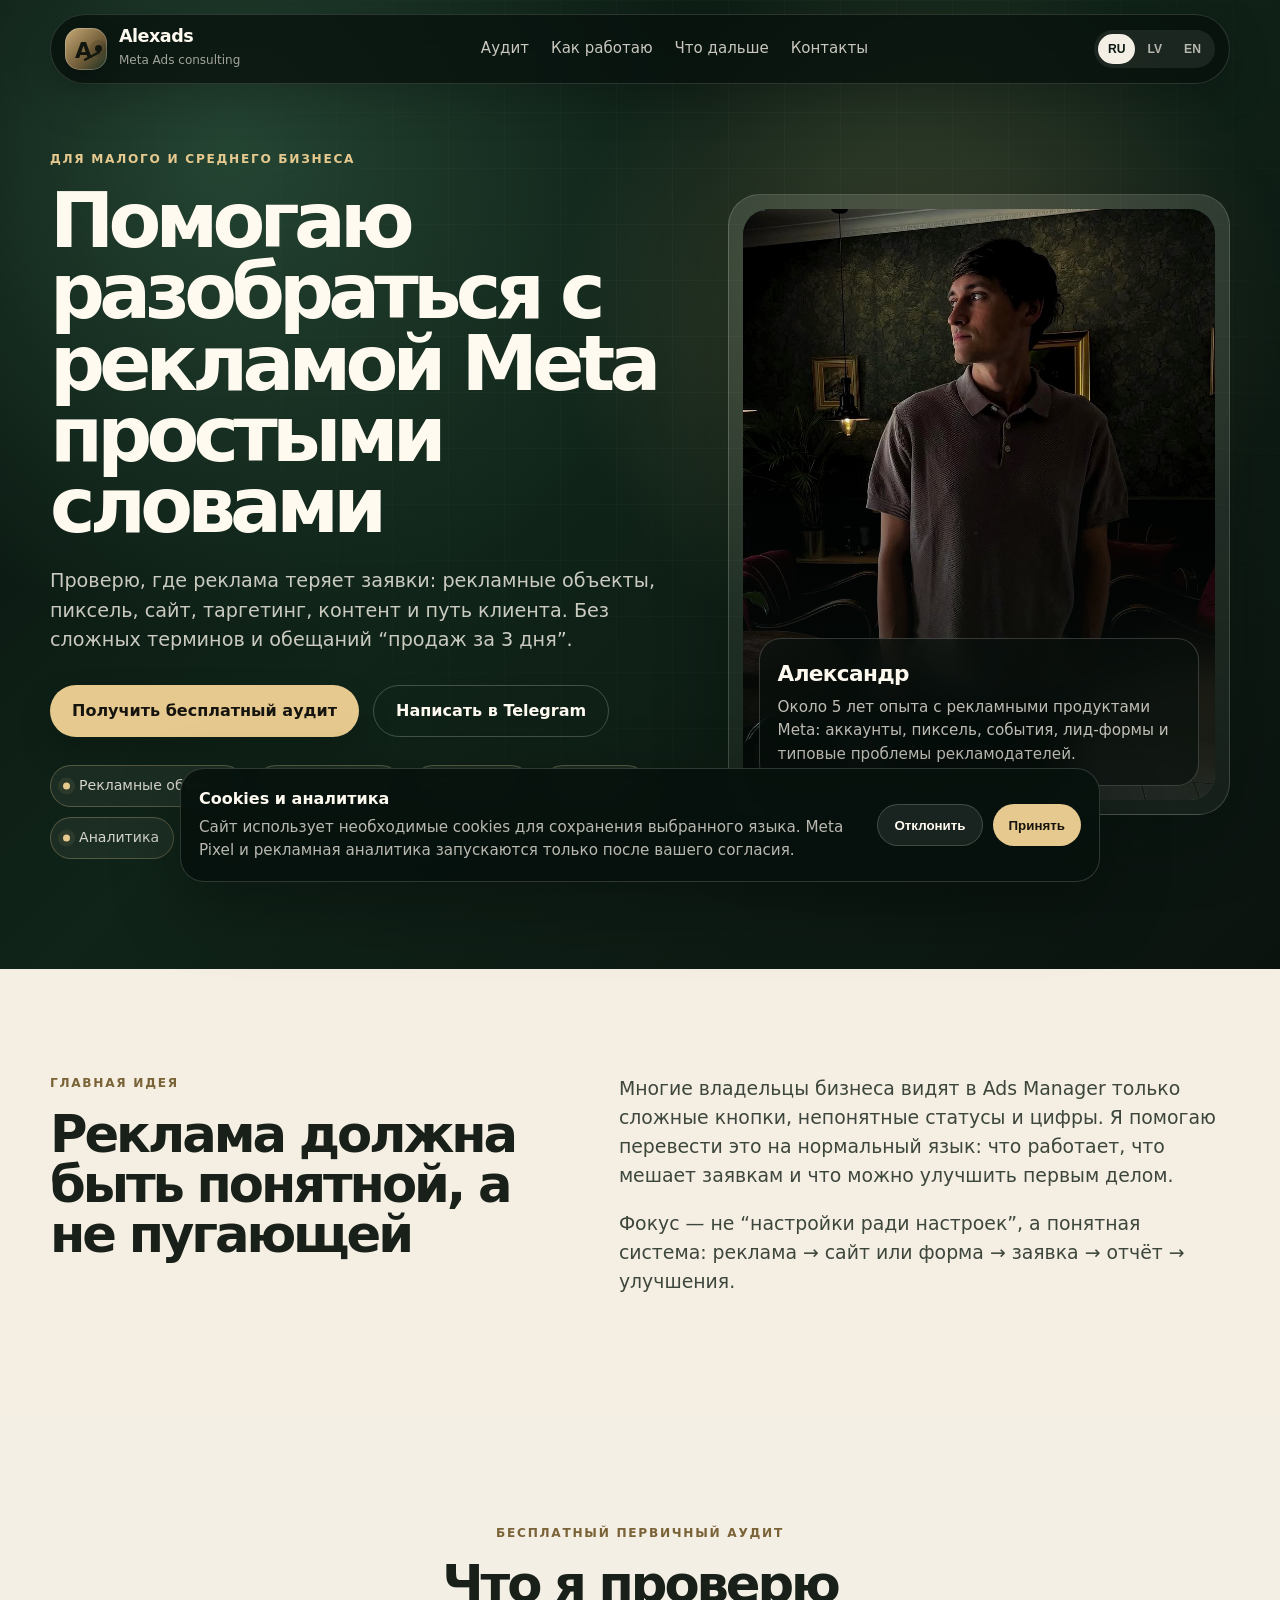
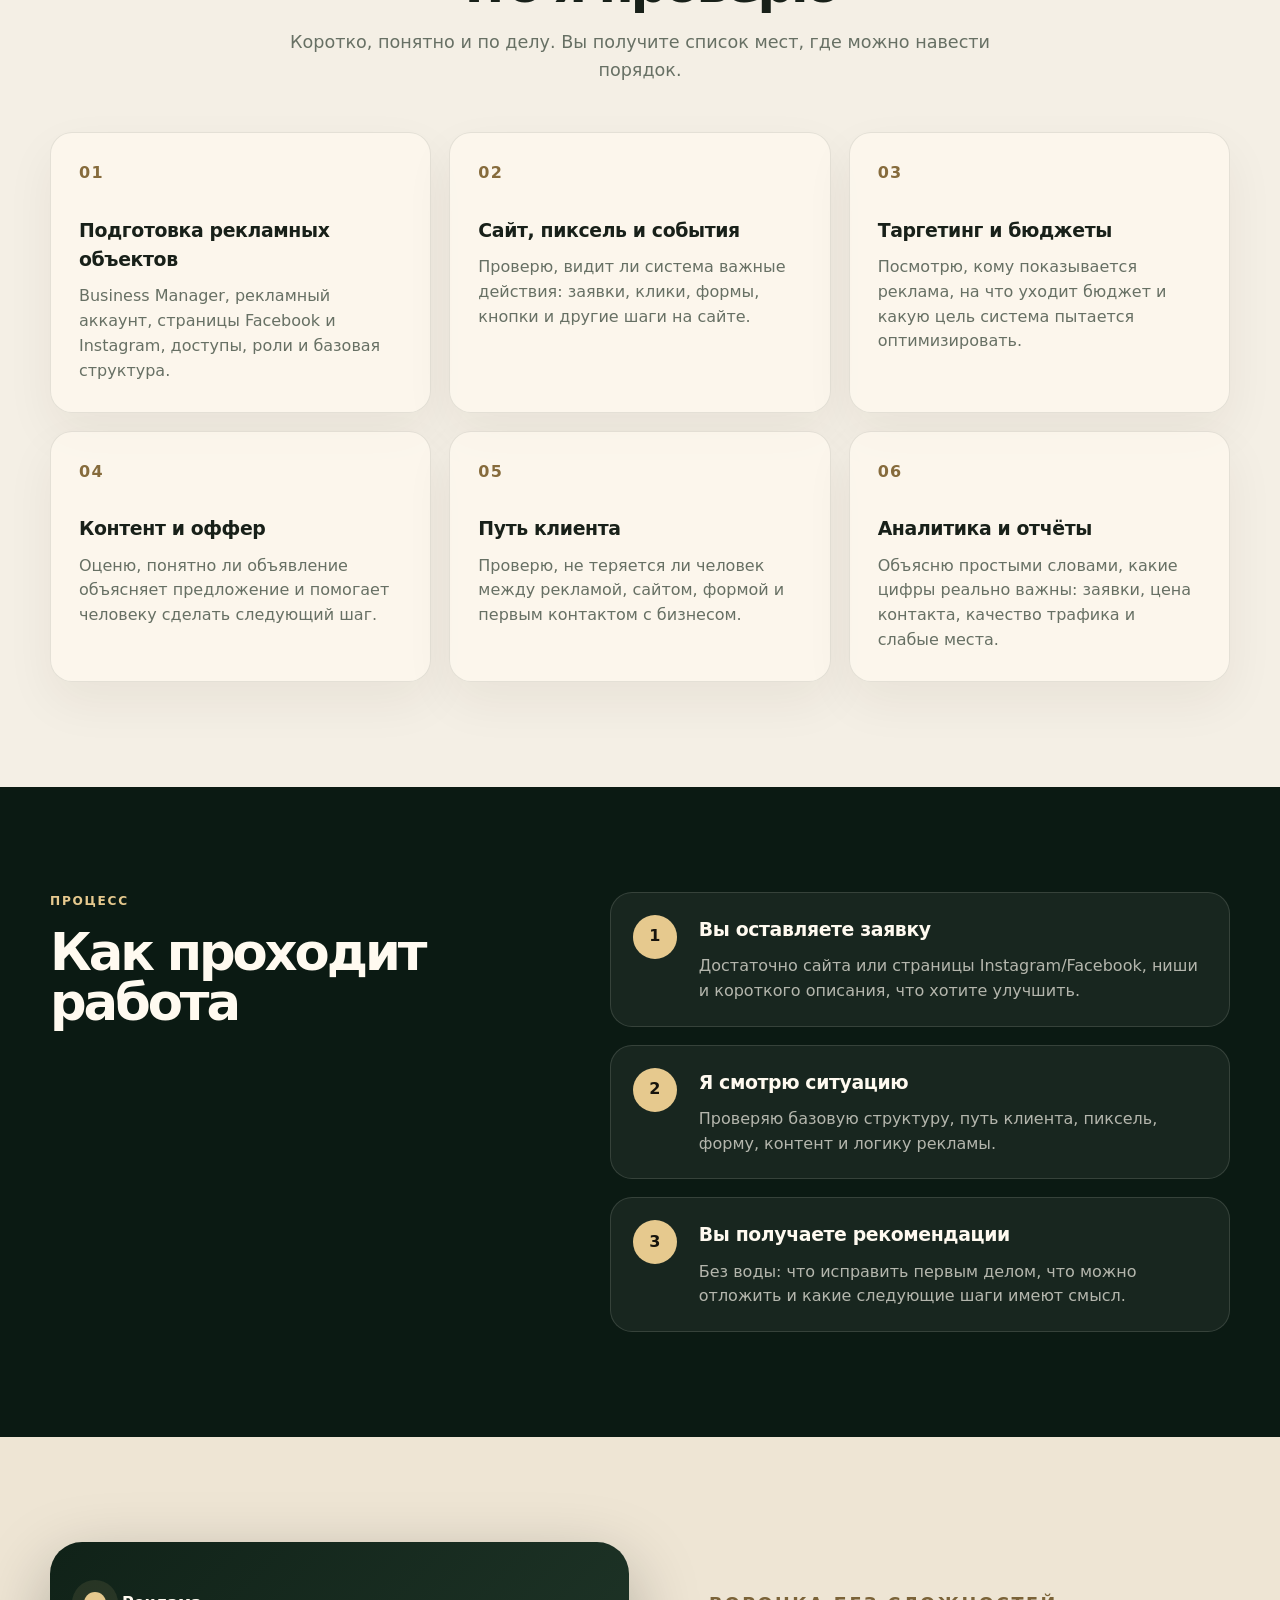
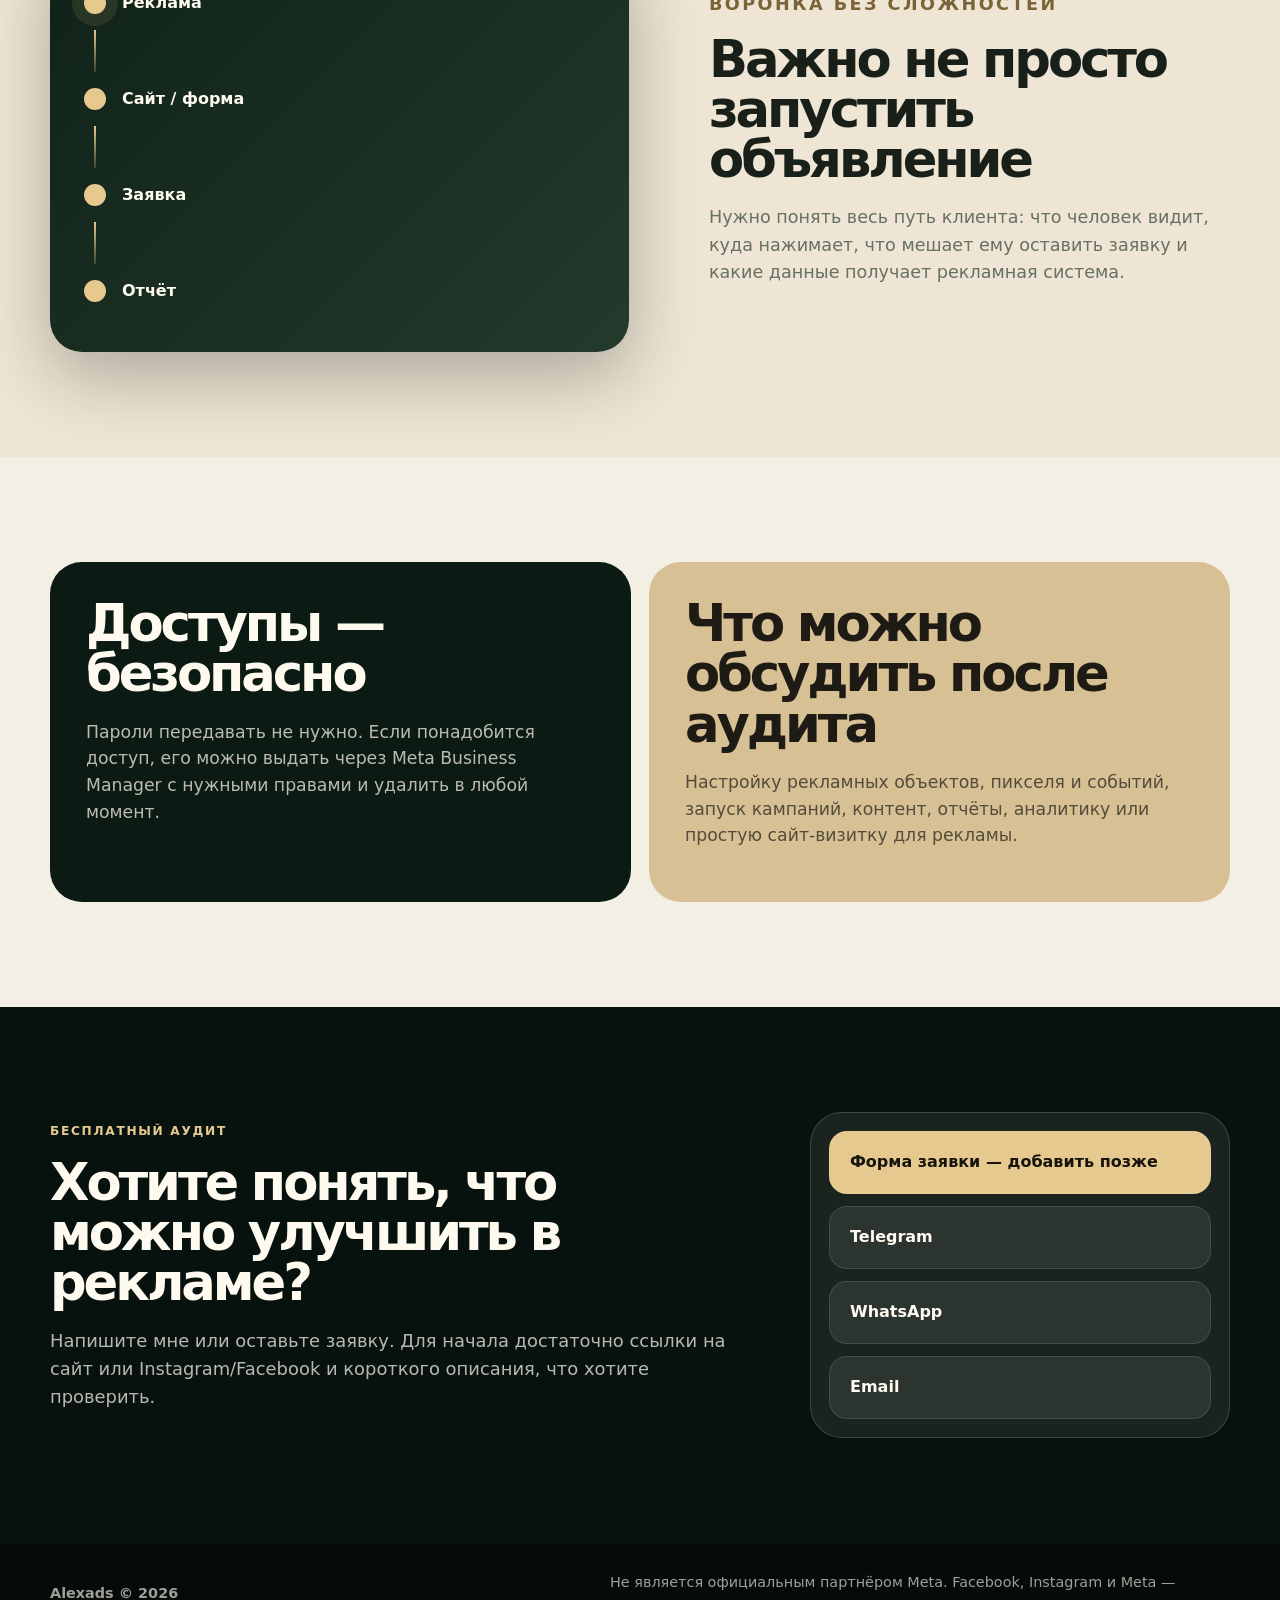
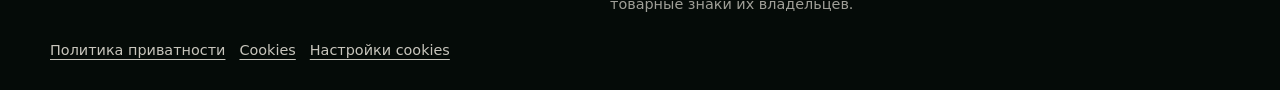
==== commit 0d965361: "Add files via upload" ====
--- a/index.html
+++ b/index.html
@@ -35,8 +35,7 @@
     },
     "serviceType": ["Meta Ads audit", "Meta Pixel setup", "Facebook and Instagram advertising", "Lead generation", "Landing page consulting"]
   }
-  </script> 
-  
+  </script>
 </head>
 <body>
   <div class="site-shell">
@@ -81,7 +80,7 @@
             <p class="hero-text" data-i18n="heroText">Проверю, где реклама теряет заявки: рекламные объекты, пиксель, сайт, таргетинг, контент и путь клиента. Без сложных терминов и обещаний “продаж за 3 дня”.</p>
             <div class="hero-actions">
               <a class="btn btn-primary" href="#contact" data-i18n="heroCta">Получить бесплатный аудит</a>
-              <a class="btn btn-ghost" href="https://t.me/your_username" target="_blank" rel="noreferrer" data-i18n="heroTelegram">Написать в Telegram</a>
+              <a class="btn btn-ghost" href="https://t.me/your_username" target="_blank" rel="noreferrer" data-meta-event="Contact" data-i18n="heroTelegram">Написать в Telegram</a>
             </div>
             <div class="trust-row service-row" aria-label="Services">
               <span data-i18n="serviceChip1">Рекламные объекты</span>
@@ -234,9 +233,9 @@
           </div>
           <div class="contact-card reveal delay-1">
             <a class="form-link" href="#" data-i18n="formLink">Форма заявки — добавить позже</a>
-            <a href="https://t.me/your_username" target="_blank" rel="noreferrer">Telegram</a>
-            <a href="https://wa.me/37100000000" target="_blank" rel="noreferrer">WhatsApp</a>
-            <a href="mailto:your-email@example.com">Email</a>
+            <a href="https://t.me/your_username" target="_blank" rel="noreferrer" data-meta-event="Contact">Telegram</a>
+            <a href="https://wa.me/37100000000" target="_blank" rel="noreferrer" data-meta-event="Contact">WhatsApp</a>
+            <a href="mailto:your-email@example.com" data-meta-event="Contact">Email</a>
           </div>
         </div>
       </section>
@@ -258,7 +257,7 @@
   <div class="cookie-banner" id="cookieBanner" hidden>
     <div>
       <strong data-i18n="cookieTitle">Cookies и аналитика</strong>
-      <p data-i18n="cookieText">Сейчас сайт использует только необходимые cookies для сохранения выбранного языка. Если позже будет добавлен Meta Pixel или аналитика, они должны запускаться только после вашего согласия.</p>
+      <p data-i18n="cookieText">Сайт использует необходимые cookies для сохранения выбранного языка. Meta Pixel и рекламная аналитика запускаются только после вашего согласия.</p>
     </div>
     <div class="cookie-actions">
       <button class="btn-cookie ghost" id="rejectCookies" data-i18n="cookieReject">Отклонить</button>
@@ -267,21 +266,5 @@
   </div>
 
   <script src="script.js"></script>
-  <div class="cookie-banner" id="cookieBanner" hidden>
-  <div class="cookie-banner__text">
-    <strong>Cookies</strong>
-    <p>
-      We use cookies to improve the website and measure advertising events.
-      You can accept or reject optional cookies.
-    </p>
-    <a href="cookies.html">Cookies</a>
-    <a href="privacy.html">Privacy Policy</a>
-  </div>
-
-  <div class="cookie-banner__actions">
-    <button class="btn btn-secondary" id="cookieReject" type="button">Reject</button>
-    <button class="btn btn-primary" id="cookieAccept" type="button">Accept</button>
-  </div>
-</div>
 </body>
 </html>
--- a/style.css
+++ b/style.css
@@ -177,8 +177,11 @@
 .btn-cookie { min-height: 42px; padding: 0 16px; border: 0; border-radius: 999px; cursor: pointer; font-weight: 800; background: var(--sand-2); color: #17140d; }
 .btn-cookie.ghost { background: rgba(255,250,240,.08); border: 1px solid rgba(255,250,240,.18); color: var(--white); }
 
-.reveal { opacity: 0; transform: translateY(22px); transition: opacity .7s ease, transform .7s ease; }
-.reveal.visible { opacity: 1; transform: translateY(0); }
+.reveal {
+  opacity: 1;
+  transform: none;
+  transition: opacity .7s ease, transform .7s ease;
+}
 .delay-1 { transition-delay: .1s; }
 .delay-2 { transition-delay: .2s; }
 
@@ -212,6 +215,8 @@
   .profile-info { position: relative; left: auto; right: auto; bottom: auto; margin-top: 12px; }
   .photo-wrap:after { background: linear-gradient(180deg, transparent 62%, rgba(7,17,13,.45)); }
   .support-card { padding: 26px; min-height: auto; }
+  .cookie-actions { width: 100%; }
+  .btn-cookie { flex: 1; }
 }
 
 .legal-page { background: var(--cream); color: var(--text); }
@@ -222,67 +227,6 @@
 .legal-wrap p { color: #3d463c; }
 .legal-note { padding: 18px; border-left: 4px solid var(--sand); background: rgba(216,192,149,.24); border-radius: 14px; }
 .back-link { display: inline-flex; padding: 10px 14px; border-radius: 999px; background: var(--green-900); color: var(--white); font-weight: 800; }
-
-.cookie-banner {
-  position: fixed;
-  left: 24px;
-  right: 24px;
-  bottom: 24px;
-  z-index: 9999;
-  max-width: 980px;
-  margin: 0 auto;
-  padding: 18px;
-  border: 1px solid rgba(236, 210, 151, 0.24);
-  border-radius: 24px;
-  background: rgba(6, 20, 15, 0.96);
-  color: #fff8ea;
-  box-shadow: 0 24px 80px rgba(0, 0, 0, 0.35);
-  display: flex;
-  gap: 18px;
-  align-items: center;
-  justify-content: space-between;
-  backdrop-filter: blur(16px);
-}
-
-.cookie-banner[hidden] {
-  display: none;
-}
-
-.cookie-banner p {
-  margin: 6px 0 8px;
-  color: rgba(255, 248, 234, 0.76);
-}
-
-.cookie-banner a {
-  color: #f2c978;
-  margin-right: 14px;
-  font-size: 14px;
-}
-
-.cookie-banner__actions {
-  display: flex;
-  gap: 10px;
-  flex-shrink: 0;
-}
-
-@media (max-width: 768px) {
-  .cookie-banner {
-    left: 14px;
-    right: 14px;
-    bottom: 14px;
-    flex-direction: column;
-    align-items: flex-start;
-  }
-
-  .cookie-banner__actions {
-    width: 100%;
-  }
-
-  .cookie-banner__actions .btn {
-    width: 100%;
-    justify-content: center;
-  }
-}
 
 .thank-you-page {
   min-height: 100vh;
@@ -343,16 +287,7 @@
 }
 
 @media (max-width: 640px) {
-  .thank-you-page {
-    padding: 18px;
-  }
-
-  .thank-you-card {
-    border-radius: 24px;
-  }
-
-  .thank-you-actions .btn {
-    width: 100%;
-    justify-content: center;
-  }
-}+  .thank-you-page { padding: 18px; }
+  .thank-you-card { border-radius: 24px; }
+  .thank-you-actions .btn { width: 100%; justify-content: center; }
+}
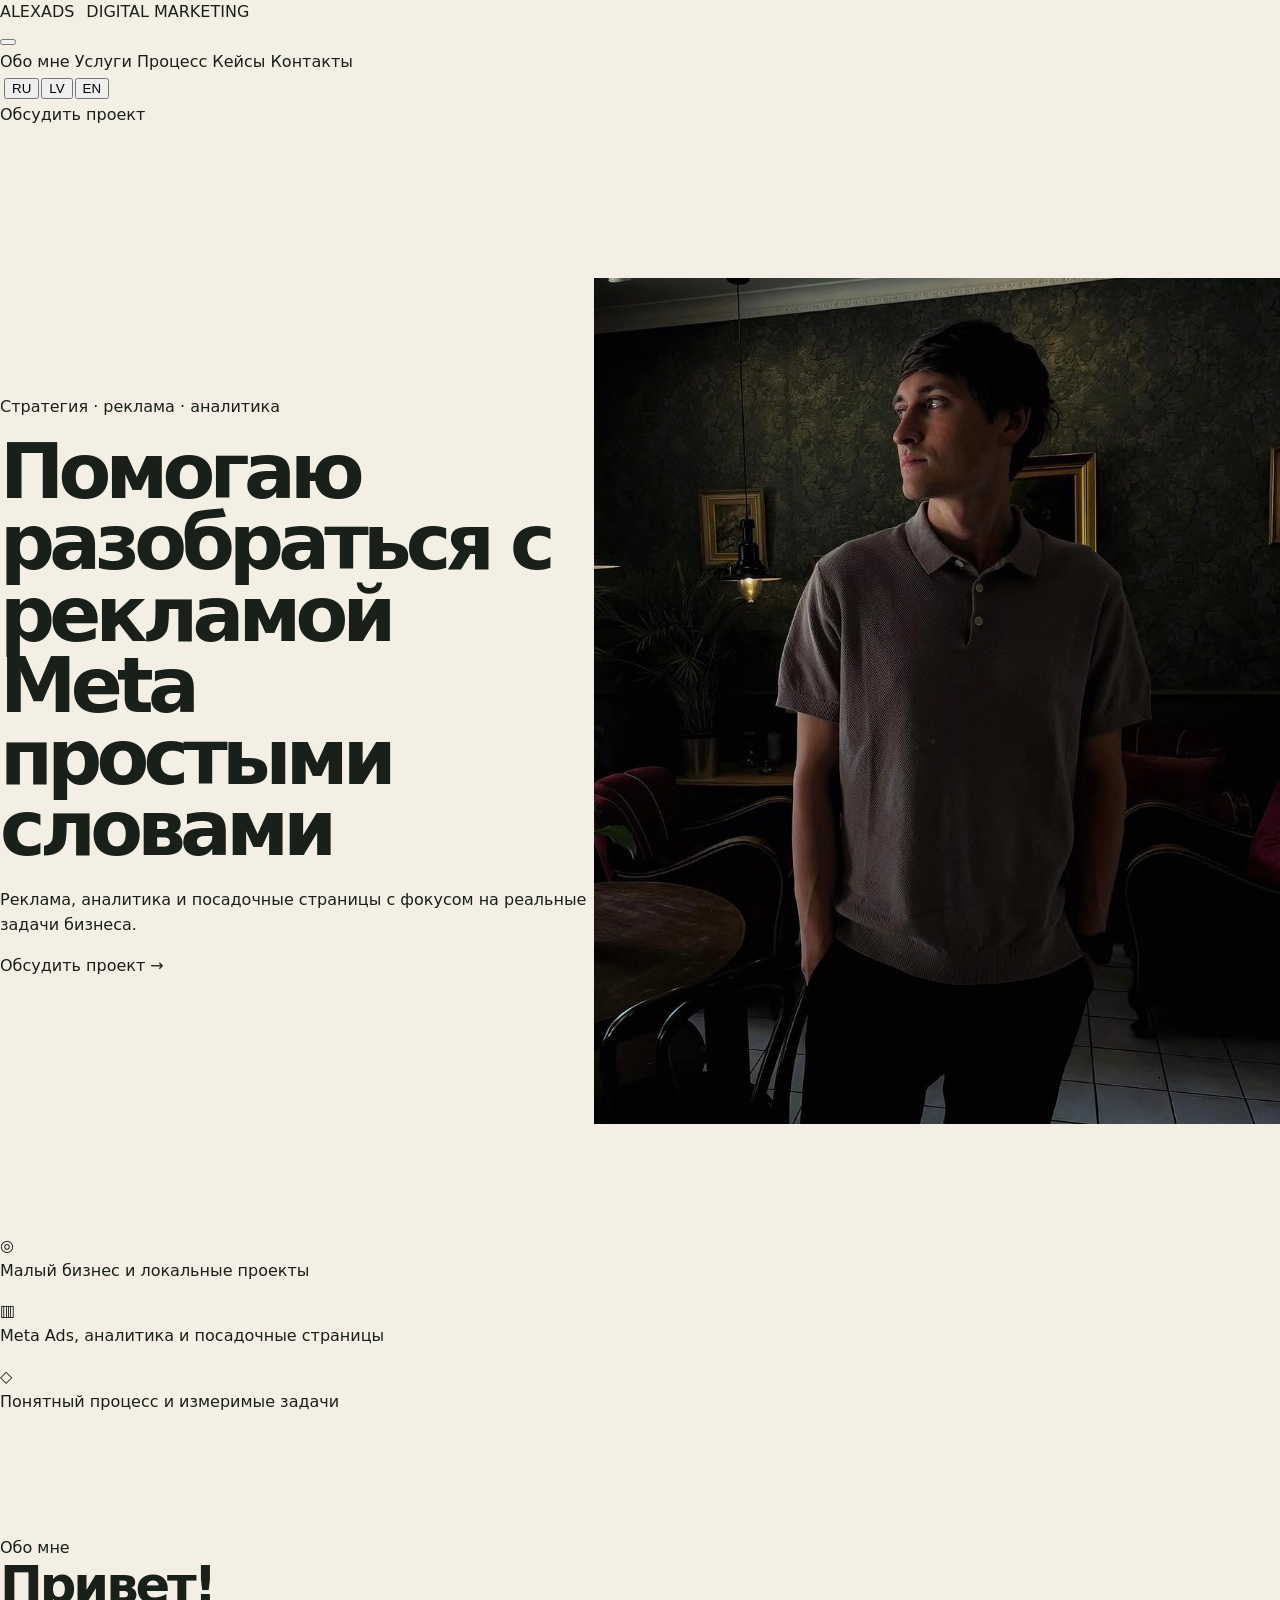
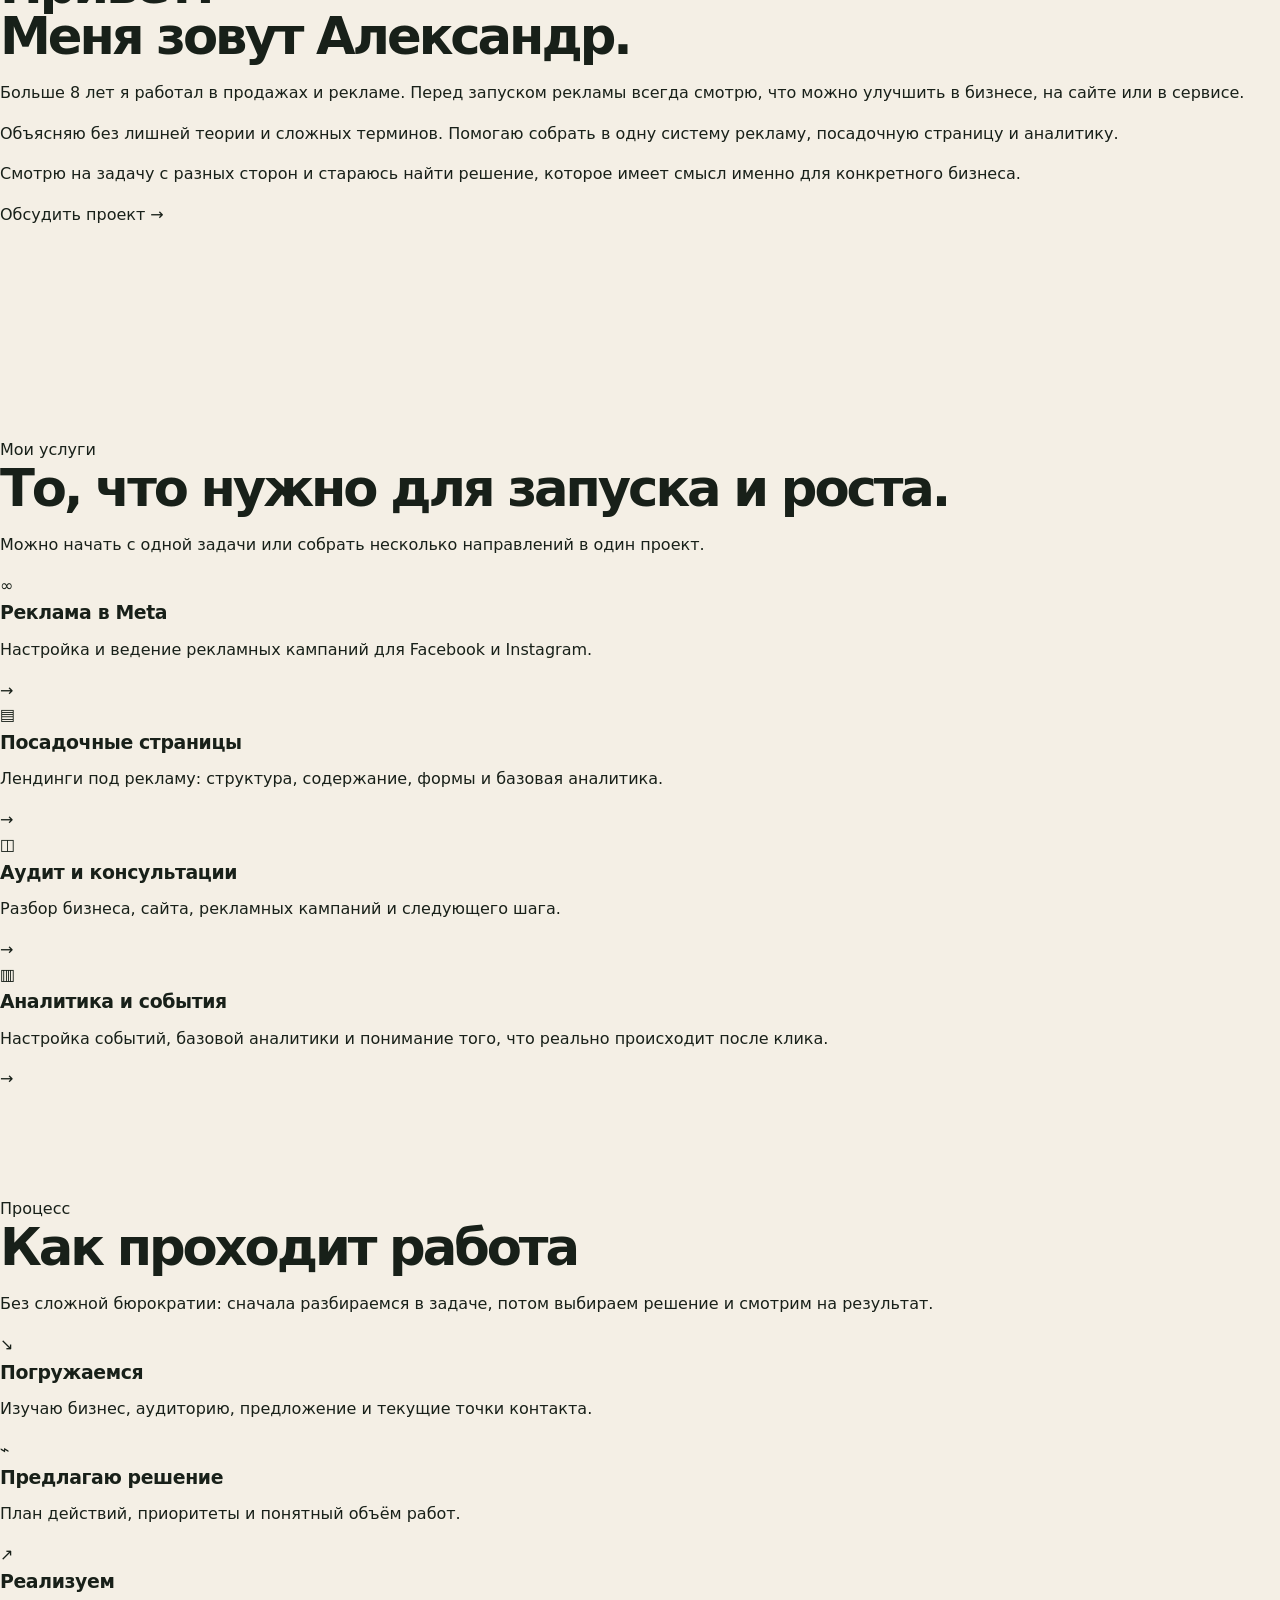
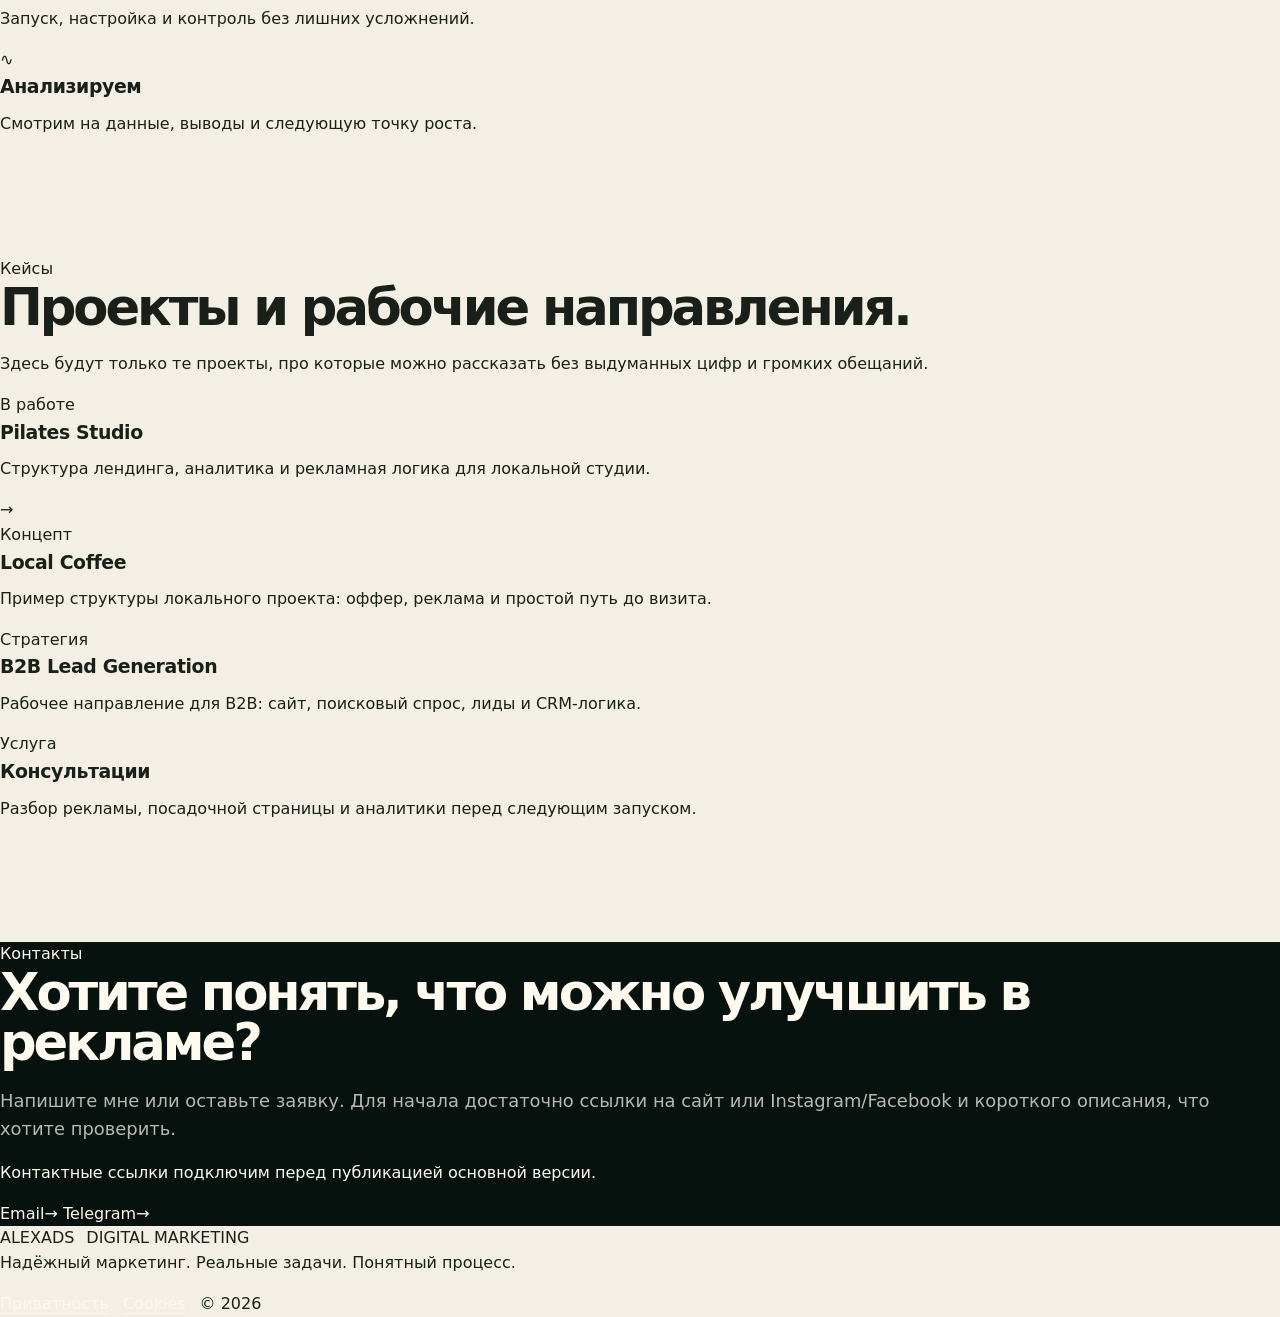
==== commit 64c48f67: "Build Alexads redesign concept" ====
--- a/index.html
+++ b/index.html
@@ -1,269 +1,274 @@
-<!DOCTYPE html>
+<!doctype html>
 <html lang="ru">
 <head>
-  <meta charset="UTF-8" />
-  <meta name="viewport" content="width=device-width, initial-scale=1.0" />
-  <title>Alexads — простой аудит и настройка Meta Ads для бизнеса</title>
-  <meta name="description" content="Alexads — бесплатный первичный аудит Meta Ads для малого и среднего бизнеса. Простыми словами: рекламные объекты, пиксель, сайт, таргетинг, контент, лиды и аналитика." />
-  <meta name="keywords" content="Meta Ads аудит, Facebook реклама, Instagram реклама, Meta Pixel, лиды, реклама для малого бизнеса, таргетинг, digital ads consultant, Latvia, Europe" />
-  <meta name="author" content="Alexads" />
-  <meta name="robots" content="index, follow" />
-  <meta name="theme-color" content="#07110d" />
-  <meta property="og:type" content="website" />
-  <meta property="og:title" content="Alexads — Meta Ads простыми словами" />
-  <meta property="og:description" content="Бесплатный первичный аудит рекламы Meta для малого и среднего бизнеса: объекты, пиксель, сайт, таргетинг, контент и аналитика." />
-  <meta property="og:image" content="assets/alex.jpg" />
-  <meta property="og:locale" content="ru_RU" />
-  <meta name="twitter:card" content="summary_large_image" />
-  <link rel="canonical" href="https://your-domain.com/" />
-  <link rel="alternate" hreflang="ru" href="https://your-domain.com/?lang=ru" />
-  <link rel="alternate" hreflang="lv" href="https://your-domain.com/?lang=lv" />
-  <link rel="alternate" hreflang="en" href="https://your-domain.com/?lang=en" />
-  <link rel="alternate" hreflang="x-default" href="https://your-domain.com/" />
-  <link rel="stylesheet" href="style.css" />
-  <script type="application/ld+json">
-  {
-    "@context": "https://schema.org",
-    "@type": "ProfessionalService",
-    "name": "Alexads",
-    "description": "Meta Ads audit and consulting for small and medium businesses in Europe. Advertising assets, pixel, events, lead forms, targeting, content and analytics explained in simple language.",
-    "areaServed": "Europe",
-    "url": "https://your-domain.com/",
-    "founder": {
-      "@type": "Person",
-      "name": "Aleksandrs / Александр / Alexander"
-    },
-    "serviceType": ["Meta Ads audit", "Meta Pixel setup", "Facebook and Instagram advertising", "Lead generation", "Landing page consulting"]
-  }
-  </script>
+  <meta charset="utf-8">
+  <meta name="viewport" content="width=device-width,initial-scale=1">
+  <title>Alexads — digital marketing, Meta Ads и landing pages</title>
+  <meta name="description" content="Alexads — Meta Ads, аналитика, посадочные страницы и консультации для малого и локального бизнеса.">
+  <meta name="theme-color" content="#1d1b16">
+  <meta name="robots" content="index,follow">
+  <meta property="og:type" content="website">
+  <meta property="og:title" content="Alexads — digital marketing">
+  <meta property="og:description" content="Meta Ads, аналитика и посадочные страницы с фокусом на реальные задачи бизнеса.">
+  <meta property="og:image" content="assets/alex.jpg">
+  <link rel="stylesheet" href="style.css">
 </head>
 <body>
-  <div class="site-shell">
-    <header class="header" id="top">
-      <a class="brand" href="#top" aria-label="Alexads home">
-        <span class="brand-mark" aria-hidden="true">
-          <span class="brand-line"></span>
-          <span class="brand-dot"></span>
-        </span>
-        <span>
-          <strong>Alexads</strong>
-          <small>Meta Ads consulting</small>
-        </span>
-      </a>
-
-      <nav class="nav" id="nav">
-        <a href="#audit" data-i18n="navAudit">Аудит</a>
-        <a href="#work" data-i18n="navWork">Как работаю</a>
-        <a href="#support" data-i18n="navSupport">Что дальше</a>
-        <a href="#contact" data-i18n="navContact">Контакты</a>
-      </nav>
-
-      <div class="header-actions">
-        <div class="lang-switch" aria-label="Language switcher">
-          <button class="lang-btn active" data-lang="ru">RU</button>
-          <button class="lang-btn" data-lang="lv">LV</button>
-          <button class="lang-btn" data-lang="en">EN</button>
-        </div>
-        <button class="menu-btn" id="menuBtn" aria-label="Open menu">
-          <span></span><span></span>
-        </button>
-      </div>
-    </header>
-
-    <main>
-      <section class="hero section-dark">
-        <div class="hero-bg" aria-hidden="true"></div>
-        <div class="container hero-grid">
-          <div class="hero-copy reveal">
-            <p class="eyebrow" data-i18n="eyebrow">Для малого и среднего бизнеса</p>
-            <h1 data-i18n="heroTitle">Помогаю разобраться с рекламой Meta простыми словами</h1>
-            <p class="hero-text" data-i18n="heroText">Проверю, где реклама теряет заявки: рекламные объекты, пиксель, сайт, таргетинг, контент и путь клиента. Без сложных терминов и обещаний “продаж за 3 дня”.</p>
-            <div class="hero-actions">
-              <a class="btn btn-primary" href="#contact" data-i18n="heroCta">Получить бесплатный аудит</a>
-              <a class="btn btn-ghost" href="https://t.me/your_username" target="_blank" rel="noreferrer" data-meta-event="Contact" data-i18n="heroTelegram">Написать в Telegram</a>
-            </div>
-            <div class="trust-row service-row" aria-label="Services">
-              <span data-i18n="serviceChip1">Рекламные объекты</span>
-              <span data-i18n="serviceChip2">Сайт и форма</span>
-              <span data-i18n="serviceChip3">Таргетинг</span>
-              <span data-i18n="serviceChip4">Контент</span>
-              <span data-i18n="serviceChip5">Аналитика</span>
-            </div>
-          </div>
-
-          <aside class="profile-card reveal delay-1" aria-label="Consultant profile">
-            <div class="photo-wrap">
-              <img src="assets/alex.jpg" alt="Александр — Alexads consultant" />
-              <div class="photo-glow"></div>
-            </div>
-            <div class="profile-info">
-              <p class="profile-name" data-i18n="profileName">Александр</p>
-              <p data-i18n="profileText">Около 5 лет опыта с рекламными продуктами Meta: аккаунты, пиксель, события, лид-формы и типовые проблемы рекламодателей.</p>
-            </div>
-          </aside>
-        </div>
-      </section>
-
-      <section class="section light-section">
-        <div class="container split-grid">
-          <div class="section-heading reveal">
-            <p class="eyebrow dark" data-i18n="whyEyebrow">Главная идея</p>
-            <h2 data-i18n="whyTitle">Реклама должна быть понятной, а не пугающей</h2>
-          </div>
-          <div class="simple-copy reveal delay-1">
-            <p data-i18n="whyText1">Многие владельцы бизнеса видят в Ads Manager только сложные кнопки, непонятные статусы и цифры. Я помогаю перевести это на нормальный язык: что работает, что мешает заявкам и что можно улучшить первым делом.</p>
-            <p data-i18n="whyText2">Фокус — не “настройки ради настроек”, а понятная система: реклама → сайт или форма → заявка → отчёт → улучшения.</p>
-          </div>
-        </div>
-      </section>
-
-      <section class="section" id="audit">
-        <div class="container">
-          <div class="center-heading reveal">
-            <p class="eyebrow dark" data-i18n="auditEyebrow">Бесплатный первичный аудит</p>
-            <h2 data-i18n="auditTitle">Что я проверю</h2>
-            <p data-i18n="auditLead">Коротко, понятно и по делу. Вы получите список мест, где можно навести порядок.</p>
-          </div>
-
-          <div class="cards-grid">
-            <article class="info-card reveal">
-              <span class="card-number">01</span>
-              <h3 data-i18n="card1Title">Подготовка рекламных объектов</h3>
-              <p data-i18n="card1Text">Business Manager, рекламный аккаунт, страницы Facebook и Instagram, доступы, роли и базовая структура.</p>
-            </article>
-            <article class="info-card reveal delay-1">
-              <span class="card-number">02</span>
-              <h3 data-i18n="card2Title">Сайт, пиксель и события</h3>
-              <p data-i18n="card2Text">Проверю, видит ли система важные действия: заявки, клики, формы, кнопки и другие шаги на сайте.</p>
-            </article>
-            <article class="info-card reveal delay-2">
-              <span class="card-number">03</span>
-              <h3 data-i18n="card3Title">Таргетинг и бюджеты</h3>
-              <p data-i18n="card3Text">Посмотрю, кому показывается реклама, на что уходит бюджет и какую цель система пытается оптимизировать.</p>
-            </article>
-            <article class="info-card reveal">
-              <span class="card-number">04</span>
-              <h3 data-i18n="card4Title">Контент и оффер</h3>
-              <p data-i18n="card4Text">Оценю, понятно ли объявление объясняет предложение и помогает человеку сделать следующий шаг.</p>
-            </article>
-            <article class="info-card reveal delay-1">
-              <span class="card-number">05</span>
-              <h3 data-i18n="card5Title">Путь клиента</h3>
-              <p data-i18n="card5Text">Проверю, не теряется ли человек между рекламой, сайтом, формой и первым контактом с бизнесом.</p>
-            </article>
-            <article class="info-card reveal delay-2">
-              <span class="card-number">06</span>
-              <h3 data-i18n="card6Title">Аналитика и отчёты</h3>
-              <p data-i18n="card6Text">Объясню простыми словами, какие цифры реально важны: заявки, цена контакта, качество трафика и слабые места.</p>
-            </article>
-          </div>
-        </div>
-      </section>
-
-      <section class="section dark-panel" id="work">
-        <div class="container process-grid">
-          <div class="section-heading reveal">
-            <p class="eyebrow" data-i18n="processEyebrow">Процесс</p>
-            <h2 data-i18n="processTitle">Как проходит работа</h2>
-          </div>
-          <div class="timeline">
-            <div class="step reveal">
-              <span>1</span>
-              <div>
-                <h3 data-i18n="step1Title">Вы оставляете заявку</h3>
-                <p data-i18n="step1Text">Достаточно сайта или страницы Instagram/Facebook, ниши и короткого описания, что хотите улучшить.</p>
-              </div>
-            </div>
-            <div class="step reveal delay-1">
-              <span>2</span>
-              <div>
-                <h3 data-i18n="step2Title">Я смотрю ситуацию</h3>
-                <p data-i18n="step2Text">Проверяю базовую структуру, путь клиента, пиксель, форму, контент и логику рекламы.</p>
-              </div>
-            </div>
-            <div class="step reveal delay-2">
-              <span>3</span>
-              <div>
-                <h3 data-i18n="step3Title">Вы получаете рекомендации</h3>
-                <p data-i18n="step3Text">Без воды: что исправить первым делом, что можно отложить и какие следующие шаги имеют смысл.</p>
-              </div>
-            </div>
-          </div>
-        </div>
-      </section>
-
-      <section class="section visual-section">
-        <div class="container visual-grid">
-          <div class="route-card reveal" aria-label="Customer route visual">
-            <div class="route-node active"><span></span><b data-i18n="route1">Реклама</b></div>
-            <div class="route-line"></div>
-            <div class="route-node"><span></span><b data-i18n="route2">Сайт / форма</b></div>
-            <div class="route-line"></div>
-            <div class="route-node"><span></span><b data-i18n="route3">Заявка</b></div>
-            <div class="route-line"></div>
-            <div class="route-node"><span></span><b data-i18n="route4">Отчёт</b></div>
-          </div>
-          <div class="visual-copy reveal delay-1">
-            <p class="eyebrow dark" data-i18n="routeEyebrow">Воронка без сложностей</p>
-            <h2 data-i18n="routeTitle">Важно не просто запустить объявление</h2>
-            <p data-i18n="routeText">Нужно понять весь путь клиента: что человек видит, куда нажимает, что мешает ему оставить заявку и какие данные получает рекламная система.</p>
-          </div>
-        </div>
-      </section>
-
-      <section class="section" id="support">
-        <div class="container support-grid">
-          <div class="support-card reveal">
-            <h2 data-i18n="safeTitle">Доступы — безопасно</h2>
-            <p data-i18n="safeText">Пароли передавать не нужно. Если понадобится доступ, его можно выдать через Meta Business Manager с нужными правами и удалить в любой момент.</p>
-          </div>
-          <div class="support-card accent reveal delay-1">
-            <h2 data-i18n="afterTitle">Что можно обсудить после аудита</h2>
-            <p data-i18n="afterText">Настройку рекламных объектов, пикселя и событий, запуск кампаний, контент, отчёты, аналитику или простую сайт-визитку для рекламы.</p>
-          </div>
-        </div>
-      </section>
-
-      <section class="section contact-section" id="contact">
-        <div class="container contact-grid">
-          <div class="contact-copy reveal">
-            <p class="eyebrow" data-i18n="contactEyebrow">Бесплатный аудит</p>
-            <h2 data-i18n="contactTitle">Хотите понять, что можно улучшить в рекламе?</h2>
-            <p data-i18n="contactText">Напишите мне или оставьте заявку. Для начала достаточно ссылки на сайт или Instagram/Facebook и короткого описания, что хотите проверить.</p>
-          </div>
-          <div class="contact-card reveal delay-1">
-            <a class="form-link" href="#" data-i18n="formLink">Форма заявки — добавить позже</a>
-            <a href="https://t.me/your_username" target="_blank" rel="noreferrer" data-meta-event="Contact">Telegram</a>
-            <a href="https://wa.me/37100000000" target="_blank" rel="noreferrer" data-meta-event="Contact">WhatsApp</a>
-            <a href="mailto:your-email@example.com" data-meta-event="Contact">Email</a>
-          </div>
-        </div>
-      </section>
-    </main>
-
-    <footer class="footer">
-      <div class="container footer-inner">
-        <strong>Alexads © <span id="year"></span></strong>
-        <p data-i18n="footerText">Не является официальным партнёром Meta. Facebook, Instagram и Meta — товарные знаки их владельцев.</p>
-        <div class="footer-links">
-          <a href="privacy.html" data-i18n="privacyLink">Политика приватности</a>
-          <a href="cookies.html" data-i18n="cookiesLink">Cookies</a>
-          <button type="button" id="cookieSettings" data-i18n="cookieSettings">Настройки cookies</button>
-        </div>
-      </div>
-    </footer>
-  </div>
-
-  <div class="cookie-banner" id="cookieBanner" hidden>
-    <div>
-      <strong data-i18n="cookieTitle">Cookies и аналитика</strong>
-      <p data-i18n="cookieText">Сайт использует необходимые cookies для сохранения выбранного языка. Meta Pixel и рекламная аналитика запускаются только после вашего согласия.</p>
+  <header class="site-header" id="top">
+    <a class="brand" href="#top" aria-label="Alexads">
+      <span class="brand-name">ALEXADS</span>
+      <span class="brand-sub">DIGITAL MARKETING</span>
+    </a>
+
+    <button class="menu-toggle" id="menuToggle" aria-label="Открыть меню" aria-expanded="false">
+      <span></span><span></span>
+    </button>
+
+    <nav class="site-nav" id="siteNav">
+      <a href="#about" data-i18n="navAbout">Обо мне</a>
+      <a href="#services" data-i18n="navServices">Услуги</a>
+      <a href="#process" data-i18n="navProcess">Процесс</a>
+      <a href="#cases" data-i18n="navCases">Кейсы</a>
+      <a href="#contact" data-i18n="navContact">Контакты</a>
+    </nav>
+
+    <div class="header-side">
+      <div class="lang-switch" aria-label="Language">
+        <button data-lang="ru" class="active">RU</button>
+        <button data-lang="lv">LV</button>
+        <button data-lang="en">EN</button>
+      </div>
+      <a class="header-cta" href="#contact" data-i18n="ctaDiscuss">Обсудить проект</a>
     </div>
-    <div class="cookie-actions">
-      <button class="btn-cookie ghost" id="rejectCookies" data-i18n="cookieReject">Отклонить</button>
-      <button class="btn-cookie" id="acceptCookies" data-i18n="cookieAccept">Принять</button>
+  </header>
+
+  <main>
+    <section class="hero">
+      <div class="hero-grain" aria-hidden="true"></div>
+      <div class="hero-copy">
+        <p class="kicker" data-i18n="heroKicker">Стратегия · реклама · аналитика</p>
+        <h1 data-i18n="heroTitle">Digital-решения<br>для вашего<br>бизнеса</h1>
+        <p class="hero-lead" data-i18n="heroLead">Реклама, аналитика и посадочные страницы с фокусом на реальные задачи бизнеса.</p>
+        <div class="hero-actions">
+          <a class="button button-light" href="#contact">
+            <span data-i18n="ctaDiscuss">Обсудить проект</span>
+            <span aria-hidden="true">→</span>
+          </a>
+        </div>
+      </div>
+
+      <div class="hero-photo" aria-label="Александр — Alexads">
+        <img src="assets/alex.jpg" alt="Александр — Alexads" loading="eager">
+        <div class="hero-photo-shade"></div>
+      </div>
+    </section>
+
+    <section class="trust-strip" aria-label="Основные направления">
+      <div class="trust-item">
+        <span class="trust-icon" aria-hidden="true">◎</span>
+        <p data-i18n="trust1">Малый бизнес и локальные проекты</p>
+      </div>
+      <div class="trust-item">
+        <span class="trust-icon" aria-hidden="true">▥</span>
+        <p data-i18n="trust2">Meta Ads, аналитика и посадочные страницы</p>
+      </div>
+      <div class="trust-item">
+        <span class="trust-icon" aria-hidden="true">◇</span>
+        <p data-i18n="trust3">Понятный процесс и измеримые задачи</p>
+      </div>
+    </section>
+
+    <section class="section about" id="about">
+      <div class="section-label" data-i18n="aboutLabel">Обо мне</div>
+      <div class="about-grid">
+        <div class="about-copy">
+          <h2 data-i18n="aboutTitle">Привет!<br>Меня зовут Александр.</h2>
+          <p data-i18n="aboutP1">Больше 8 лет я работал в продажах и рекламе. Перед запуском рекламы всегда смотрю, что можно улучшить в бизнесе, на сайте или в сервисе.</p>
+          <p data-i18n="aboutP2">Объясняю без лишней теории и сложных терминов. Помогаю собрать в одну систему рекламу, посадочную страницу и аналитику.</p>
+          <p data-i18n="aboutP3">Смотрю на задачу с разных сторон и стараюсь найти решение, которое имеет смысл именно для конкретного бизнеса.</p>
+          <a class="button button-dark" href="#contact">
+            <span data-i18n="ctaDiscuss">Обсудить проект</span>
+            <span aria-hidden="true">→</span>
+          </a>
+        </div>
+
+        <div class="about-visual" aria-label="Рабочая сцена">
+          <div class="about-light"></div>
+          <div class="plant">
+            <span class="leaf l1"></span><span class="leaf l2"></span><span class="leaf l3"></span>
+            <span class="leaf l4"></span><span class="leaf l5"></span><span class="stem"></span>
+          </div>
+          <div class="desk"></div>
+          <div class="laptop"><span></span></div>
+          <div class="cup"></div>
+          <div class="frame"></div>
+        </div>
+      </div>
+    </section>
+
+    <section class="section services" id="services">
+      <div class="section-heading">
+        <div>
+          <div class="section-label" data-i18n="servicesLabel">Мои услуги</div>
+          <h2 data-i18n="servicesTitle">То, что нужно для запуска и роста.</h2>
+        </div>
+        <p data-i18n="servicesIntro">Можно начать с одной задачи или собрать несколько направлений в один проект.</p>
+      </div>
+
+      <div class="service-grid">
+        <article class="service-card service-card-accent">
+          <div class="service-icon">∞</div>
+          <h3 data-i18n="service1Title">Реклама в Meta</h3>
+          <p data-i18n="service1Text">Настройка и ведение рекламных кампаний для Facebook и Instagram.</p>
+          <a href="#contact" aria-label="Реклама в Meta">→</a>
+        </article>
+        <article class="service-card">
+          <div class="service-icon">▤</div>
+          <h3 data-i18n="service2Title">Посадочные страницы</h3>
+          <p data-i18n="service2Text">Лендинги под рекламу: структура, содержание, формы и базовая аналитика.</p>
+          <a href="#contact" aria-label="Посадочные страницы">→</a>
+        </article>
+        <article class="service-card">
+          <div class="service-icon">◫</div>
+          <h3 data-i18n="service3Title">Аудит и консультации</h3>
+          <p data-i18n="service3Text">Разбор бизнеса, сайта, рекламных кампаний и следующего шага.</p>
+          <a href="#contact" aria-label="Аудит и консультации">→</a>
+        </article>
+        <article class="service-card">
+          <div class="service-icon">▥</div>
+          <h3 data-i18n="service4Title">Аналитика и события</h3>
+          <p data-i18n="service4Text">Настройка событий, базовой аналитики и понимание того, что реально происходит после клика.</p>
+          <a href="#contact" aria-label="Аналитика и события">→</a>
+        </article>
+      </div>
+    </section>
+
+    <section class="process-band" id="process">
+      <div class="process-intro">
+        <div class="section-label section-label-light" data-i18n="processLabel">Процесс</div>
+        <h2 data-i18n="processTitle">Как мы работаем</h2>
+        <p data-i18n="processIntro">Без сложной бюрократии: сначала разбираемся в задаче, потом выбираем решение и смотрим на результат.</p>
+      </div>
+      <div class="process-list">
+        <article class="process-step">
+          <div class="step-mark">↘</div>
+          <div><h3 data-i18n="process1Title">Погружаемся</h3><p data-i18n="process1Text">Изучаю бизнес, аудиторию, предложение и текущие точки контакта.</p></div>
+        </article>
+        <article class="process-step">
+          <div class="step-mark">⌁</div>
+          <div><h3 data-i18n="process2Title">Предлагаю решение</h3><p data-i18n="process2Text">План действий, приоритеты и понятный объём работ.</p></div>
+        </article>
+        <article class="process-step">
+          <div class="step-mark">↗</div>
+          <div><h3 data-i18n="process3Title">Реализуем</h3><p data-i18n="process3Text">Запуск, настройка и контроль без лишних усложнений.</p></div>
+        </article>
+        <article class="process-step">
+          <div class="step-mark">∿</div>
+          <div><h3 data-i18n="process4Title">Анализируем</h3><p data-i18n="process4Text">Смотрим на данные, выводы и следующую точку роста.</p></div>
+        </article>
+      </div>
+    </section>
+
+    <section class="section cases" id="cases">
+      <div class="section-heading cases-heading">
+        <div>
+          <div class="section-label" data-i18n="casesLabel">Кейсы</div>
+          <h2 data-i18n="casesTitle">Проекты и рабочие направления.</h2>
+        </div>
+        <p data-i18n="casesIntro">Здесь будут только те проекты, про которые можно рассказать без выдуманных цифр и громких обещаний.</p>
+      </div>
+
+      <div class="case-grid">
+        <a class="case-card case-featured" href="case-pilates.html">
+          <div class="case-visual case-pilates">
+            <div class="case-shape person"></div>
+            <div class="case-shape mat"></div>
+            <div class="case-shape window"></div>
+            <div class="case-plant"></div>
+          </div>
+          <div class="case-copy">
+            <div>
+              <span class="case-status" data-i18n="caseStatusWork">В работе</span>
+              <h3>Pilates Studio</h3>
+              <p data-i18n="casePilatesText">Структура лендинга, аналитика и рекламная логика для локальной студии.</p>
+            </div>
+            <span class="case-arrow">→</span>
+          </div>
+        </a>
+
+        <article class="case-card">
+          <div class="case-visual case-coffee">
+            <div class="coffee-cup"></div>
+            <div class="coffee-shadow"></div>
+          </div>
+          <div class="case-copy">
+            <div>
+              <span class="case-status" data-i18n="caseStatusConcept">Концепт</span>
+              <h3>Local Coffee</h3>
+              <p data-i18n="caseCoffeeText">Пример структуры локального проекта: оффер, реклама и простой путь до визита.</p>
+            </div>
+          </div>
+        </article>
+
+        <article class="case-card">
+          <div class="case-visual case-b2b">
+            <div class="metal-line m1"></div><div class="metal-line m2"></div><div class="metal-line m3"></div>
+          </div>
+          <div class="case-copy">
+            <div>
+              <span class="case-status" data-i18n="caseStatusStrategy">Стратегия</span>
+              <h3>B2B Lead Generation</h3>
+              <p data-i18n="caseB2BText">Рабочее направление для B2B: сайт, поисковый спрос, лиды и CRM-логика.</p>
+            </div>
+          </div>
+        </article>
+
+        <article class="case-card">
+          <div class="case-visual case-consult">
+            <div class="screen"></div>
+            <div class="note note1"></div><div class="note note2"></div>
+          </div>
+          <div class="case-copy">
+            <div>
+              <span class="case-status" data-i18n="caseStatusService">Услуга</span>
+              <h3 data-i18n="caseConsultTitle">Консультации</h3>
+              <p data-i18n="caseConsultText">Разбор рекламы, посадочной страницы и аналитики перед следующим запуском.</p>
+            </div>
+          </div>
+        </article>
+      </div>
+    </section>
+
+    <section class="contact-section" id="contact">
+      <div class="contact-copy">
+        <div class="section-label section-label-light" data-i18n="contactLabel">Контакты</div>
+        <h2 data-i18n="contactTitle">Есть задача?<br>Давайте обсудим.</h2>
+        <p data-i18n="contactText">Опишите бизнес и что хотите запустить или улучшить. Я посмотрю задачу и предложу следующий шаг.</p>
+      </div>
+      <div class="contact-panel">
+        <p class="contact-note" data-i18n="contactNote">Контактные ссылки подключим перед публикацией основной версии.</p>
+        <a class="button button-light button-wide" href="mailto:your-email@example.com">
+          <span>Email</span><span>→</span>
+        </a>
+        <a class="button button-outline button-wide" href="#" aria-disabled="true">
+          <span>Telegram</span><span>→</span>
+        </a>
+      </div>
+    </section>
+  </main>
+
+  <footer class="site-footer">
+    <div class="brand footer-brand">
+      <span class="brand-name">ALEXADS</span>
+      <span class="brand-sub">DIGITAL MARKETING</span>
     </div>
-  </div>
+    <p data-i18n="footerLine">Надёжный маркетинг. Реальные задачи. Понятный процесс.</p>
+    <div class="footer-links">
+      <a href="privacy.html" data-i18n="privacy">Приватность</a>
+      <a href="cookies.html">Cookies</a>
+      <span>© <span id="year"></span></span>
+    </div>
+  </footer>
 
   <script src="script.js"></script>
 </body>
